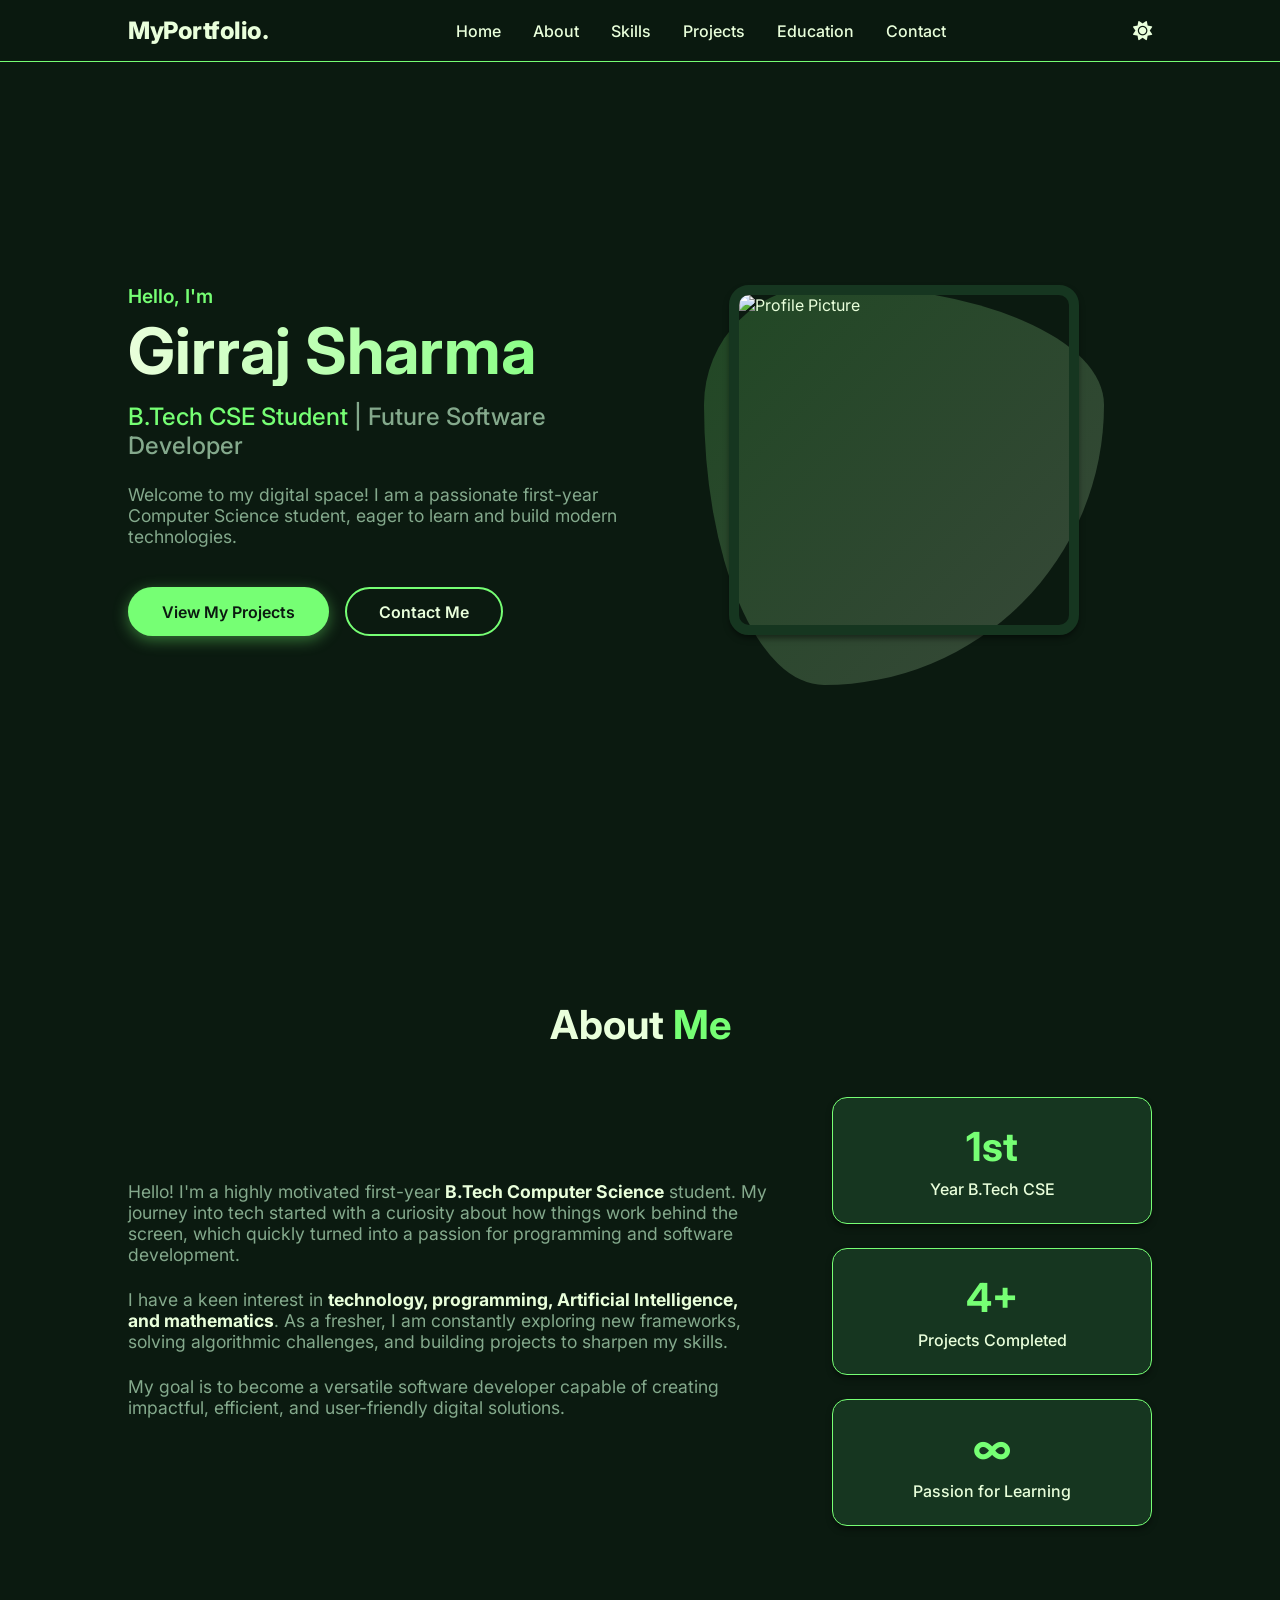
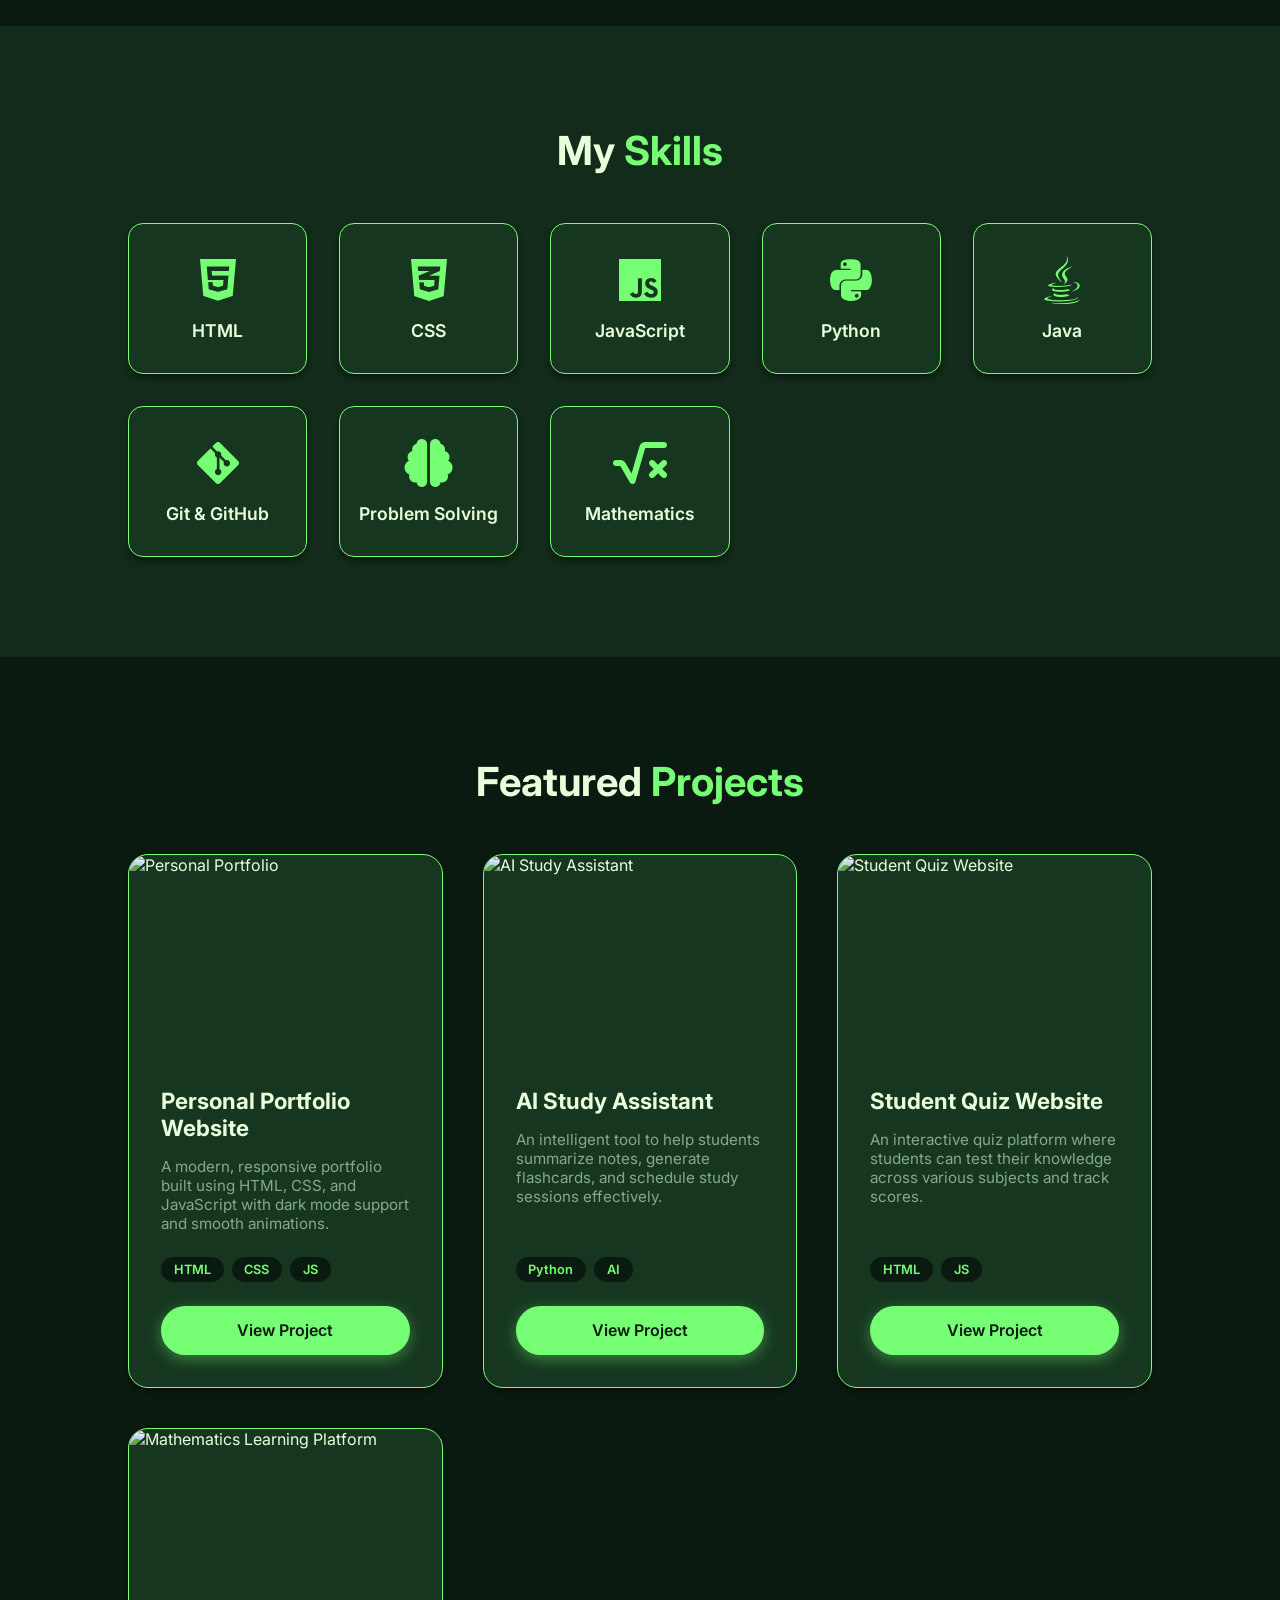
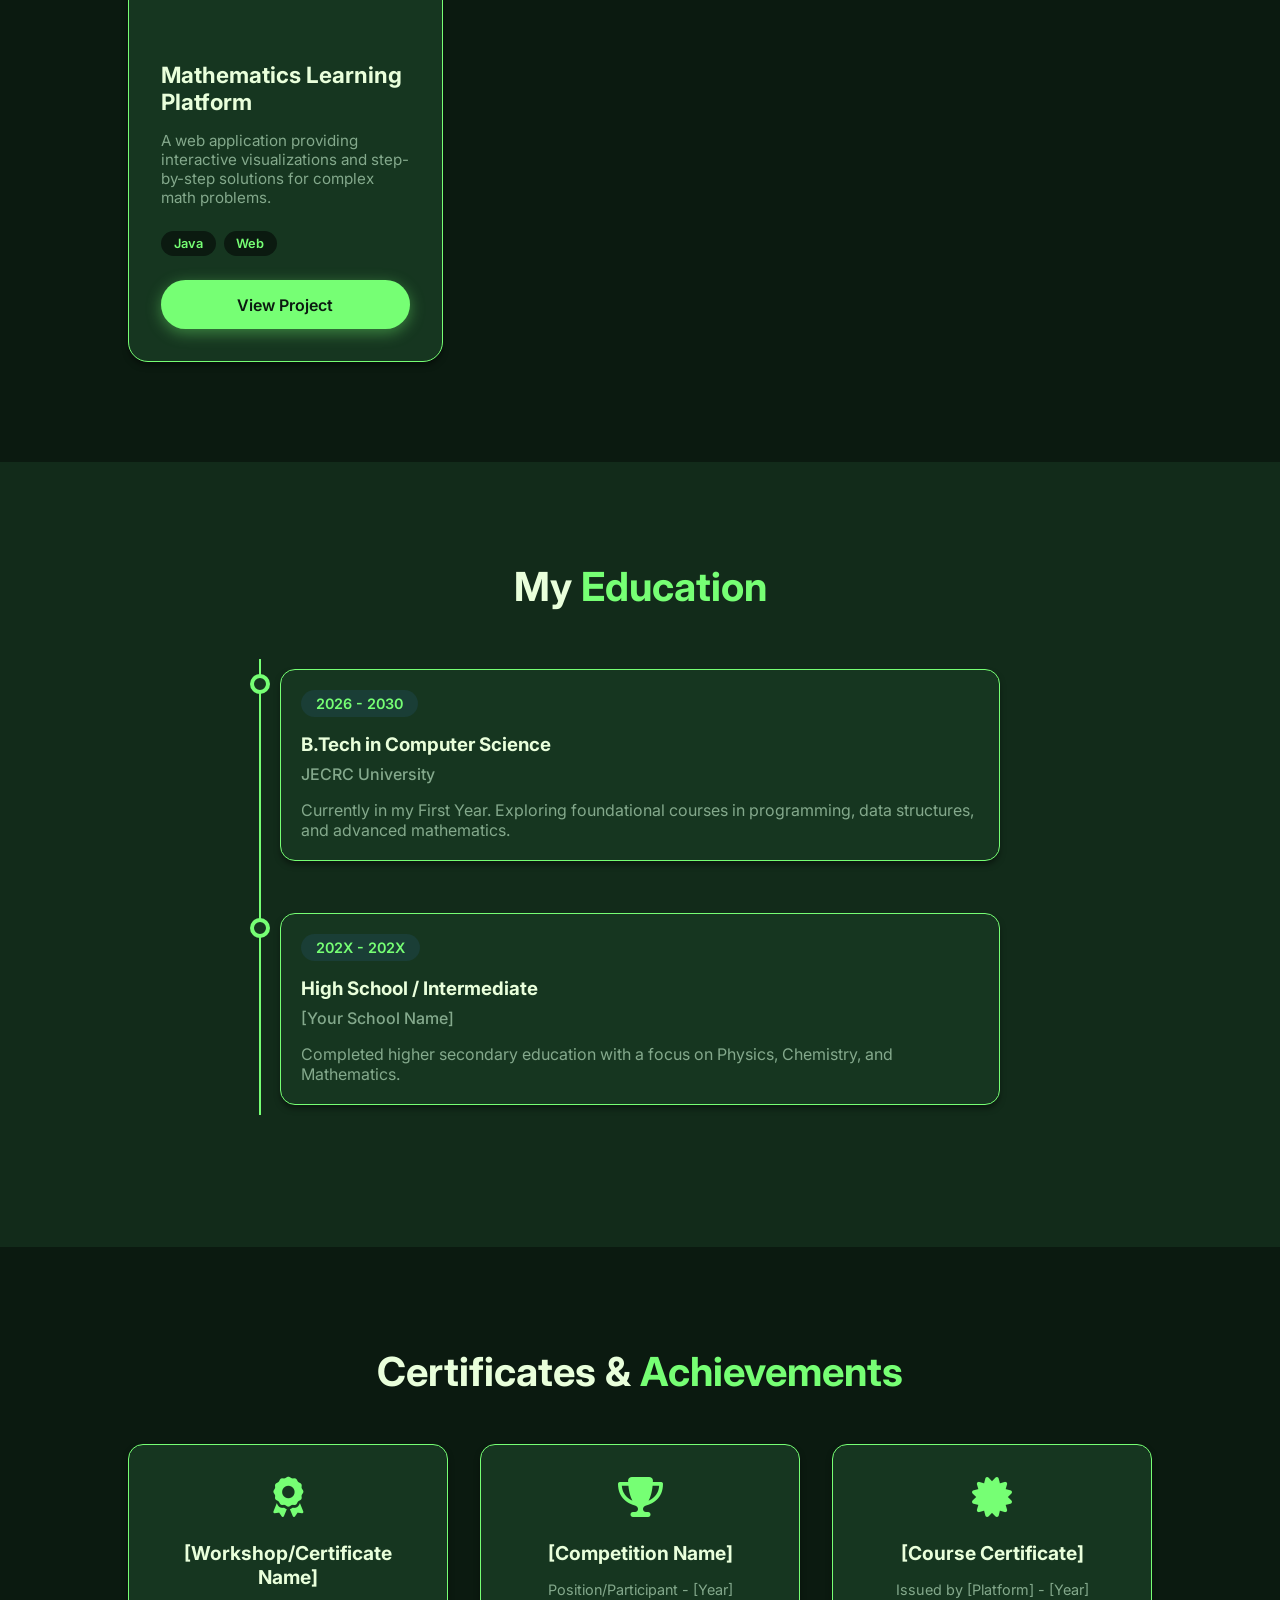
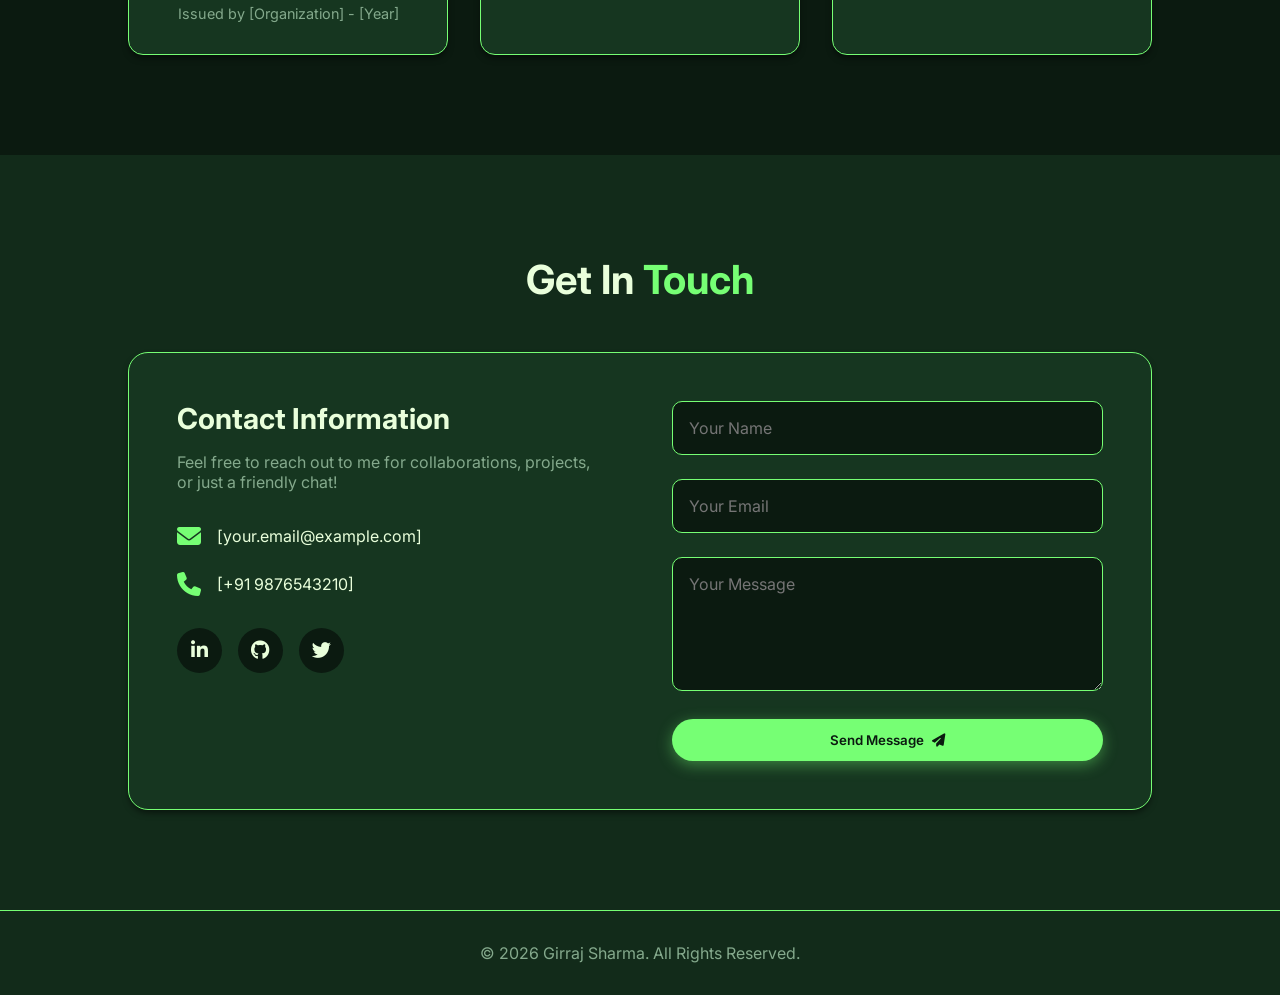
==== portfolio/index.html @ 0e86158b "first commit" ====
<!DOCTYPE html>
<html lang="en" data-theme="dark">
<head>
    <meta charset="UTF-8">
    <meta name="viewport" content="width=device-width, initial-scale=1.0">
    <title>My Personal Portfolio</title>
    <link rel="stylesheet" href="style.css">
    <!-- Font Awesome for Icons -->
    <link rel="stylesheet" href="https://cdnjs.cloudflare.com/ajax/libs/font-awesome/6.4.0/css/all.min.css">
    <!-- Google Fonts -->
    <link href="https://fonts.googleapis.com/css2?family=Inter:wght@300;400;500;600;700&display=swap" rel="stylesheet">
</head>
<body>
    <!-- Navigation Bar -->
    <nav class="navbar">
        <div class="nav-container">
            <a href="#" class="logo">MyPortfolio.</a>
            <ul class="nav-links">
                <li><a href="#home">Home</a></li>
                <li><a href="#about">About</a></li>
                <li><a href="#skills">Skills</a></li>
                <li><a href="#projects">Projects</a></li>
                <li><a href="#education">Education</a></li>
                <li><a href="#contact">Contact</a></li>
            </ul>
            <div class="nav-actions">
                <button id="theme-toggle" aria-label="Toggle Theme">
                    <i class="fas fa-sun"></i>
                </button>
                <div class="hamburger">
                    <div class="line1"></div>
                    <div class="line2"></div>
                    <div class="line3"></div>
                </div>
            </div>
        </div>
    </nav>

    <!-- Hero / Home Section -->
    <section id="home" class="hero section">
        <div class="hero-content fade-in">
            <h3 class="greeting">Hello, I'm</h3>
            <h1 class="name">Girraj Sharma</h1>
            <h2 class="title"><span class="highlight">B.Tech CSE Student</span> | Future Software Developer</h2>
            <p class="intro">
                Welcome to my digital space! I am a passionate first-year Computer Science student, eager to learn and build modern technologies.
            </p>
            <div class="hero-buttons">
                <a href="#projects" class="btn primary-btn">View My Projects</a>
                <a href="#contact" class="btn secondary-btn">Contact Me</a>
            </div>
        </div>
        <div class="hero-image-container fade-in">
            <div class="blob-bg"></div>
            <!-- Generated Profile Picture -->
            <img src="file:///C:/Users/Girraj%20sharma/.gemini/antigravity-ide/brain/3a3f1f47-3f63-466f-9668-5c796955eea0/abstract_ai_core_1789377405311.jpg" alt="Profile Picture" class="profile-img">
        </div>
    </section>

    <!-- About Section -->
    <section id="about" class="about section">
        <h2 class="section-title">About <span>Me</span></h2>
        <div class="about-container fade-in">
            <div class="about-text">
                <p>
                    Hello! I'm a highly motivated first-year <strong>B.Tech Computer Science</strong> student. My journey into tech started with a curiosity about how things work behind the screen, which quickly turned into a passion for programming and software development.
                </p>
                <p>
                    I have a keen interest in <strong>technology, programming, Artificial Intelligence, and mathematics</strong>. As a fresher, I am constantly exploring new frameworks, solving algorithmic challenges, and building projects to sharpen my skills.
                </p>
                <p>
                    My goal is to become a versatile software developer capable of creating impactful, efficient, and user-friendly digital solutions.
                </p>
            </div>
            <div class="about-stats">
                <div class="stat-box">
                    <h3>1st</h3>
                    <p>Year B.Tech CSE</p>
                </div>
                <div class="stat-box">
                    <h3>4+</h3>
                    <p>Projects Completed</p>
                </div>
                <div class="stat-box">
                    <h3>∞</h3>
                    <p>Passion for Learning</p>
                </div>
            </div>
        </div>
    </section>

    <!-- Skills Section -->
    <section id="skills" class="skills section bg-alt">
        <h2 class="section-title">My <span>Skills</span></h2>
        <div class="skills-grid">
            <div class="skill-card fade-in">
                <i class="fab fa-html5 skill-icon"></i>
                <h3>HTML</h3>
            </div>
            <div class="skill-card fade-in">
                <i class="fab fa-css3-alt skill-icon"></i>
                <h3>CSS</h3>
            </div>
            <div class="skill-card fade-in">
                <i class="fab fa-js skill-icon"></i>
                <h3>JavaScript</h3>
            </div>
            <div class="skill-card fade-in">
                <i class="fab fa-python skill-icon"></i>
                <h3>Python</h3>
            </div>
            <div class="skill-card fade-in">
                <i class="fab fa-java skill-icon"></i>
                <h3>Java</h3>
            </div>
            <div class="skill-card fade-in">
                <i class="fab fa-git-alt skill-icon"></i>
                <h3>Git & GitHub</h3>
            </div>
            <div class="skill-card fade-in">
                <i class="fas fa-brain skill-icon"></i>
                <h3>Problem Solving</h3>
            </div>
            <div class="skill-card fade-in">
                <i class="fas fa-square-root-variable skill-icon"></i>
                <h3>Mathematics</h3>
            </div>
        </div>
    </section>

    <!-- Projects Section -->
    <section id="projects" class="projects section">
        <h2 class="section-title">Featured <span>Projects</span></h2>
        <div class="projects-grid">
            
            <div class="project-card fade-in">
                <div class="project-img-wrapper">
                    <img src="https://via.placeholder.com/600x400/1e293b/3b82f6?text=Portfolio" alt="Personal Portfolio">
                </div>
                <div class="project-content">
                    <h3>Personal Portfolio Website</h3>
                    <p>A modern, responsive portfolio built using HTML, CSS, and JavaScript with dark mode support and smooth animations.</p>
                    <div class="project-tags">
                        <span>HTML</span><span>CSS</span><span>JS</span>
                    </div>
                    <a href="#" class="btn primary-btn project-btn">View Project</a>
                </div>
            </div>

            <div class="project-card fade-in">
                <div class="project-img-wrapper">
                    <img src="https://via.placeholder.com/600x400/1e293b/10b981?text=AI+Study+Assistant" alt="AI Study Assistant">
                </div>
                <div class="project-content">
                    <h3>AI Study Assistant</h3>
                    <p>An intelligent tool to help students summarize notes, generate flashcards, and schedule study sessions effectively.</p>
                    <div class="project-tags">
                        <span>Python</span><span>AI</span>
                    </div>
                    <a href="#" class="btn primary-btn project-btn">View Project</a>
                </div>
            </div>

            <div class="project-card fade-in">
                <div class="project-img-wrapper">
                    <img src="https://via.placeholder.com/600x400/1e293b/f59e0b?text=Quiz+App" alt="Student Quiz Website">
                </div>
                <div class="project-content">
                    <h3>Student Quiz Website</h3>
                    <p>An interactive quiz platform where students can test their knowledge across various subjects and track scores.</p>
                    <div class="project-tags">
                        <span>HTML</span><span>JS</span>
                    </div>
                    <a href="#" class="btn primary-btn project-btn">View Project</a>
                </div>
            </div>

            <div class="project-card fade-in">
                <div class="project-img-wrapper">
                    <img src="https://via.placeholder.com/600x400/1e293b/8b5cf6?text=Math+Platform" alt="Mathematics Learning Platform">
                </div>
                <div class="project-content">
                    <h3>Mathematics Learning Platform</h3>
                    <p>A web application providing interactive visualizations and step-by-step solutions for complex math problems.</p>
                    <div class="project-tags">
                        <span>Java</span><span>Web</span>
                    </div>
                    <a href="#" class="btn primary-btn project-btn">View Project</a>
                </div>
            </div>

        </div>
    </section>

    <!-- Education Section -->
    <section id="education" class="education section bg-alt">
        <h2 class="section-title">My <span>Education</span></h2>
        <div class="timeline fade-in">
            <div class="timeline-item">
                <div class="timeline-dot"></div>
                <div class="timeline-content">
                    <div class="timeline-date">2026 - 2030</div>
                    <h3>B.Tech in Computer Science</h3>
                    <h4>JECRC University</h4>
                    <p>Currently in my First Year. Exploring foundational courses in programming, data structures, and advanced mathematics.</p>
                </div>
            </div>
            <!-- Add more timeline items if needed -->
            <div class="timeline-item">
                <div class="timeline-dot"></div>
                <div class="timeline-content">
                    <div class="timeline-date">202X - 202X</div>
                    <h3>High School / Intermediate</h3>
                    <h4>[Your School Name]</h4>
                    <p>Completed higher secondary education with a focus on Physics, Chemistry, and Mathematics.</p>
                </div>
            </div>
        </div>
    </section>

    <!-- Certificates & Achievements Section -->
    <section id="certificates" class="certificates section">
        <h2 class="section-title">Certificates & <span>Achievements</span></h2>
        <div class="cert-grid">
            <div class="cert-card fade-in">
                <i class="fas fa-award cert-icon"></i>
                <h3>[Workshop/Certificate Name]</h3>
                <p>Issued by [Organization] - [Year]</p>
            </div>
            <div class="cert-card fade-in">
                <i class="fas fa-trophy cert-icon"></i>
                <h3>[Competition Name]</h3>
                <p>Position/Participant - [Year]</p>
            </div>
            <div class="cert-card fade-in">
                <i class="fas fa-certificate cert-icon"></i>
                <h3>[Course Certificate]</h3>
                <p>Issued by [Platform] - [Year]</p>
            </div>
        </div>
    </section>

    <!-- Contact Section -->
    <section id="contact" class="contact section bg-alt">
        <h2 class="section-title">Get In <span>Touch</span></h2>
        <div class="contact-container">
            <div class="contact-info fade-in">
                <h3>Contact Information</h3>
                <p>Feel free to reach out to me for collaborations, projects, or just a friendly chat!</p>
                <div class="info-item">
                    <i class="fas fa-envelope"></i>
                    <span>[your.email@example.com]</span>
                </div>
                <div class="info-item">
                    <i class="fas fa-phone"></i>
                    <span>[+91 9876543210]</span>
                </div>
                <div class="social-links">
                    <a href="#" aria-label="LinkedIn"><i class="fab fa-linkedin-in"></i></a>
                    <a href="#" aria-label="GitHub"><i class="fab fa-github"></i></a>
                    <a href="#" aria-label="Twitter"><i class="fab fa-twitter"></i></a>
                </div>
            </div>
            
            <div class="contact-form-container fade-in">
                <form id="contact-form" class="contact-form">
                    <div class="form-group">
                        <input type="text" id="name" placeholder="Your Name" required>
                    </div>
                    <div class="form-group">
                        <input type="email" id="email" placeholder="Your Email" required>
                    </div>
                    <div class="form-group">
                        <textarea id="message" rows="5" placeholder="Your Message" required></textarea>
                    </div>
                    <button type="submit" class="btn primary-btn submit-btn">Send Message <i class="fas fa-paper-plane"></i></button>
                </form>
            </div>
        </div>
    </section>

    <!-- Footer -->
    <footer>
        <p>&copy; 2026 Girraj Sharma. All Rights Reserved.</p>
    </footer>

    <script src="script.js"></script>
</body>
</html>
---- portfolio/style.css ----
/* Google Fonts */
@import url('https://fonts.googleapis.com/css2?family=Inter:wght@300;400;500;600;700;800&display=swap');

/* --- Theme Variables --- */
:root[data-theme="dark"] {
    --bg-color: #0b1a10;
    --bg-alt: #122b1a;
    --text-color: #e9ffdb;
    --text-muted: #84a98c;
    --primary-color: #76ff74;
    --primary-hover: #4ade80;
    --card-bg: #163620;
    --border-color: #76ff74;
    --nav-bg: rgba(11, 26, 16, 0.85);
    --shadow: 0 4px 6px -1px rgba(0, 0, 0, 0.5);
    --shadow-hover: 0 10px 15px -3px rgba(118, 255, 116, 0.3);
    --btn-text: #0b1a10;
}

:root[data-theme="light"] {
    --bg-color: #ffffff;
    --bg-alt: #e9ffdb;
    --text-color: #0b1a10;
    --text-muted: #2d6a4f;
    --primary-color: #76ff74;
    --primary-hover: #4ade80;
    --card-bg: #ffffff;
    --border-color: #bbf7d0;
    --nav-bg: rgba(255, 255, 255, 0.85);
    --shadow: 0 4px 6px -1px rgba(118, 255, 116, 0.2);
    --shadow-hover: 0 10px 15px -3px rgba(118, 255, 116, 0.4);
    --btn-text: #0b1a10;
}

/* --- Base Styles --- */
* {
    margin: 0;
    padding: 0;
    box-sizing: border-box;
    font-family: 'Inter', sans-serif;
}

html {
    scroll-behavior: smooth;
    scroll-padding-top: 80px;
}

body {
    background-color: var(--bg-color);
    color: var(--text-color);
    transition: background-color 0.3s ease, color 0.3s ease;
    overflow-x: hidden;
}

ul {
    list-style: none;
}

a {
    text-decoration: none;
    color: inherit;
}

/* Typography */
h1, h2, h3, h4, h5, h6 {
    font-weight: 700;
}

.highlight {
    color: var(--primary-color);
}

.section-title {
    text-align: center;
    font-size: 2.5rem;
    margin-bottom: 3rem;
    position: relative;
}

.section-title span {
    color: var(--primary-color);
}

.section {
    padding: 100px 10%;
}

.bg-alt {
    background-color: var(--bg-alt);
}

/* --- Buttons --- */
.btn {
    display: inline-block;
    padding: 0.8rem 2rem;
    border-radius: 50px;
    font-weight: 600;
    cursor: pointer;
    transition: all 0.3s ease;
    border: 2px solid transparent;
}

.primary-btn {
    background-color: var(--primary-color);
    color: var(--btn-text);
    box-shadow: 0 4px 15px rgba(118, 255, 116, 0.4);
}

.primary-btn:hover {
    background-color: var(--primary-hover);
    transform: translateY(-3px);
    box-shadow: 0 6px 20px rgba(118, 255, 116, 0.6);
}

.secondary-btn {
    background-color: transparent;
    color: var(--text-color);
    border: 2px solid var(--primary-color);
}

.secondary-btn:hover {
    background-color: var(--primary-color);
    color: var(--btn-text);
    transform: translateY(-3px);
}

/* --- Navbar --- */
.navbar {
    position: fixed;
    top: 0;
    width: 100%;
    z-index: 1000;
    background-color: var(--nav-bg);
    backdrop-filter: blur(10px);
    -webkit-backdrop-filter: blur(10px);
    border-bottom: 1px solid var(--border-color);
    transition: background-color 0.3s ease;
}

.nav-container {
    display: flex;
    justify-content: space-between;
    align-items: center;
    padding: 1rem 10%;
    max-width: 1400px;
    margin: 0 auto;
}

.logo {
    font-size: 1.5rem;
    font-weight: 800;
    color: var(--text-color);
    letter-spacing: -0.5px;
}

.nav-links {
    display: flex;
    gap: 2rem;
}

.nav-links li a {
    font-weight: 500;
    font-size: 1rem;
    position: relative;
    transition: color 0.3s;
}

.nav-links li a:hover {
    color: var(--primary-color);
}

.nav-links li a::after {
    content: '';
    position: absolute;
    bottom: -5px;
    left: 0;
    width: 0;
    height: 2px;
    background-color: var(--primary-color);
    transition: width 0.3s ease;
}

.nav-links li a:hover::after {
    width: 100%;
}

.nav-actions {
    display: flex;
    align-items: center;
    gap: 1.5rem;
}

#theme-toggle {
    background: none;
    border: none;
    color: var(--text-color);
    font-size: 1.2rem;
    cursor: pointer;
    transition: color 0.3s;
}

#theme-toggle:hover {
    color: var(--primary-color);
}

/* Hamburger */
.hamburger {
    display: none;
    cursor: pointer;
}

.hamburger div {
    width: 25px;
    height: 3px;
    background-color: var(--text-color);
    margin: 5px;
    transition: all 0.3s ease;
}

/* --- Hero Section --- */
.hero {
    display: flex;
    align-items: center;
    justify-content: space-between;
    min-height: 100vh;
    padding-top: 120px;
    gap: 2rem;
}

.hero-content {
    flex: 1;
}

.hero-content .greeting {
    font-size: 1.2rem;
    color: var(--primary-color);
    margin-bottom: 0.5rem;
    font-weight: 600;
}

.hero-content .name {
    font-size: 4rem;
    line-height: 1.1;
    margin-bottom: 1rem;
    background: linear-gradient(90deg, var(--text-color), var(--primary-color));
    -webkit-background-clip: text;
    -webkit-text-fill-color: transparent;
}

.hero-content .title {
    font-size: 1.5rem;
    margin-bottom: 1.5rem;
    color: var(--text-muted);
    font-weight: 500;
}

.hero-content .intro {
    font-size: 1.1rem;
    color: var(--text-muted);
    margin-bottom: 2.5rem;
    max-width: 500px;
}

.hero-buttons {
    display: flex;
    gap: 1rem;
}

.hero-image-container {
    flex: 1;
    display: flex;
    justify-content: center;
    position: relative;
}

.blob-bg {
    position: absolute;
    width: 400px;
    height: 400px;
    background: linear-gradient(135deg, var(--primary-color), #e9ffdb);
    border-radius: 30% 70% 70% 30% / 30% 30% 70% 70%;
    z-index: -1;
    animation: blobMorph 8s infinite alternate;
    opacity: 0.2;
}

@keyframes blobMorph {
    0% { border-radius: 30% 70% 70% 30% / 30% 30% 70% 70%; }
    50% { border-radius: 70% 30% 30% 70% / 70% 70% 30% 30%; }
    100% { border-radius: 50% 50% 50% 50% / 50% 50% 50% 50%; }
}

.profile-img {
    width: 350px;
    height: 350px;
    object-fit: cover;
    border-radius: 20px;
    box-shadow: var(--shadow);
    border: 10px solid var(--card-bg);
}

/* --- About Section --- */
.about-container {
    display: flex;
    gap: 4rem;
    align-items: center;
}

.about-text {
    flex: 2;
    color: var(--text-muted);
}

.about-text p {
    margin-bottom: 1.5rem;
    font-size: 1.1rem;
}

.about-text strong {
    color: var(--text-color);
}

.about-stats {
    flex: 1;
    display: grid;
    grid-template-columns: 1fr;
    gap: 1.5rem;
}

.stat-box {
    background-color: var(--card-bg);
    padding: 1.5rem;
    border-radius: 15px;
    text-align: center;
    box-shadow: var(--shadow);
    border: 1px solid var(--border-color);
    transition: transform 0.3s;
}

.stat-box:hover {
    transform: translateY(-5px);
}

.stat-box h3 {
    font-size: 2.5rem;
    color: var(--primary-color);
    margin-bottom: 0.5rem;
}

.stat-box p {
    font-weight: 500;
}

/* --- Skills Section --- */
.skills-grid {
    display: grid;
    grid-template-columns: repeat(auto-fit, minmax(150px, 1fr));
    gap: 2rem;
}

.skill-card {
    background-color: var(--card-bg);
    border: 1px solid var(--border-color);
    border-radius: 15px;
    padding: 2rem 1rem;
    text-align: center;
    box-shadow: var(--shadow);
    transition: all 0.3s ease;
    cursor: default;
}

.skill-card:hover {
    transform: translateY(-10px);
    box-shadow: var(--shadow-hover);
    border-color: var(--primary-color);
}

.skill-icon {
    font-size: 3rem;
    color: var(--primary-color);
    margin-bottom: 1rem;
    transition: transform 0.3s ease;
}

.skill-card:hover .skill-icon {
    transform: scale(1.1);
}

.skill-card h3 {
    font-size: 1.1rem;
    font-weight: 600;
}

/* --- Projects Section --- */
.projects-grid {
    display: grid;
    grid-template-columns: repeat(auto-fit, minmax(300px, 1fr));
    gap: 2.5rem;
}

.project-card {
    background-color: var(--card-bg);
    border-radius: 20px;
    overflow: hidden;
    box-shadow: var(--shadow);
    border: 1px solid var(--border-color);
    transition: transform 0.3s ease, box-shadow 0.3s ease;
    display: flex;
    flex-direction: column;
}

.project-card:hover {
    transform: translateY(-10px);
    box-shadow: var(--shadow-hover);
}

.project-img-wrapper {
    width: 100%;
    height: 200px;
    overflow: hidden;
}

.project-img-wrapper img {
    width: 100%;
    height: 100%;
    object-fit: cover;
    transition: transform 0.5s ease;
}

.project-card:hover .project-img-wrapper img {
    transform: scale(1.05);
}

.project-content {
    padding: 2rem;
    display: flex;
    flex-direction: column;
    flex-grow: 1;
}

.project-content h3 {
    font-size: 1.4rem;
    margin-bottom: 1rem;
}

.project-content p {
    color: var(--text-muted);
    margin-bottom: 1.5rem;
    font-size: 0.95rem;
    flex-grow: 1;
}

.project-tags {
    display: flex;
    flex-wrap: wrap;
    gap: 0.5rem;
    margin-bottom: 1.5rem;
}

.project-tags span {
    background-color: var(--bg-color);
    color: var(--primary-color);
    padding: 0.3rem 0.8rem;
    border-radius: 20px;
    font-size: 0.8rem;
    font-weight: 600;
}

.project-btn {
    text-align: center;
    width: 100%;
}

/* --- Education Section (Timeline) --- */
.timeline {
    position: relative;
    max-width: 800px;
    margin: 0 auto;
}

.timeline::after {
    content: '';
    position: absolute;
    width: 2px;
    background-color: var(--primary-color);
    top: 0;
    bottom: 0;
    left: 20px;
    margin-left: -1px;
}

.timeline-item {
    padding: 10px 40px;
    position: relative;
    background-color: inherit;
    width: 100%;
    margin-bottom: 2rem;
}

.timeline-dot {
    position: absolute;
    width: 20px;
    height: 20px;
    right: -10px;
    background-color: var(--card-bg);
    border: 4px solid var(--primary-color);
    top: 15px;
    border-radius: 50%;
    z-index: 1;
    left: 10px;
}

.timeline-content {
    padding: 20px;
    background-color: var(--card-bg);
    position: relative;
    border-radius: 15px;
    box-shadow: var(--shadow);
    border: 1px solid var(--border-color);
}

.timeline-date {
    display: inline-block;
    padding: 5px 15px;
    background-color: rgba(59, 130, 246, 0.1);
    color: var(--primary-color);
    border-radius: 20px;
    font-weight: 600;
    font-size: 0.9rem;
    margin-bottom: 1rem;
}

.timeline-content h3 {
    margin-bottom: 0.5rem;
}

.timeline-content h4 {
    color: var(--text-muted);
    margin-bottom: 1rem;
    font-weight: 500;
}

.timeline-content p {
    color: var(--text-muted);
}

/* --- Certificates & Achievements --- */
.cert-grid {
    display: grid;
    grid-template-columns: repeat(auto-fit, minmax(250px, 1fr));
    gap: 2rem;
}

.cert-card {
    background-color: var(--card-bg);
    padding: 2rem;
    border-radius: 15px;
    text-align: center;
    border: 1px solid var(--border-color);
    box-shadow: var(--shadow);
    transition: transform 0.3s;
}

.cert-card:hover {
    transform: translateY(-5px);
    border-color: var(--primary-color);
}

.cert-icon {
    font-size: 2.5rem;
    color: var(--primary-color);
    margin-bottom: 1.5rem;
}

.cert-card h3 {
    font-size: 1.2rem;
    margin-bottom: 1rem;
}

.cert-card p {
    color: var(--text-muted);
    font-size: 0.9rem;
}

/* --- Contact Section --- */
.contact-container {
    display: flex;
    gap: 4rem;
    background-color: var(--card-bg);
    padding: 3rem;
    border-radius: 20px;
    box-shadow: var(--shadow);
    border: 1px solid var(--border-color);
}

.contact-info {
    flex: 1;
}

.contact-info h3 {
    font-size: 1.8rem;
    margin-bottom: 1rem;
}

.contact-info > p {
    color: var(--text-muted);
    margin-bottom: 2rem;
}

.info-item {
    display: flex;
    align-items: center;
    gap: 1rem;
    margin-bottom: 1.5rem;
}

.info-item i {
    font-size: 1.5rem;
    color: var(--primary-color);
}

.social-links {
    display: flex;
    gap: 1rem;
    margin-top: 2rem;
}

.social-links a {
    display: inline-flex;
    justify-content: center;
    align-items: center;
    width: 45px;
    height: 45px;
    background-color: var(--bg-color);
    color: var(--text-color);
    border-radius: 50%;
    font-size: 1.2rem;
    transition: all 0.3s;
}

.social-links a:hover {
    background-color: var(--primary-color);
    color: #fff;
    transform: translateY(-3px);
}

.contact-form-container {
    flex: 1;
}

.contact-form .form-group {
    margin-bottom: 1.5rem;
}

.contact-form input,
.contact-form textarea {
    width: 100%;
    padding: 1rem;
    background-color: var(--bg-color);
    border: 1px solid var(--border-color);
    border-radius: 10px;
    color: var(--text-color);
    font-size: 1rem;
    outline: none;
    transition: border-color 0.3s;
}

.contact-form input:focus,
.contact-form textarea:focus {
    border-color: var(--primary-color);
}

.submit-btn {
    width: 100%;
    display: flex;
    justify-content: center;
    align-items: center;
    gap: 0.5rem;
    border: none;
}

/* --- Footer --- */
footer {
    text-align: center;
    padding: 2rem;
    background-color: var(--bg-alt);
    border-top: 1px solid var(--border-color);
    color: var(--text-muted);
}

/* --- Animations & Utilities --- */
.fade-in {
    opacity: 0;
    transform: translateY(30px);
    transition: opacity 0.8s ease, transform 0.8s ease;
}

.fade-in.appear {
    opacity: 1;
    transform: translateY(0);
}

/* --- Responsive Design --- */
@media screen and (max-width: 992px) {
    .section {
        padding: 80px 5%;
    }
    
    .hero {
        flex-direction: column-reverse;
        text-align: center;
        padding-top: 150px;
    }
    
    .hero-content .intro {
        margin: 0 auto 2.5rem;
    }
    
    .hero-buttons {
        justify-content: center;
    }
    
    .about-container {
        flex-direction: column;
    }
    
    .contact-container {
        flex-direction: column;
    }
}

@media screen and (max-width: 768px) {
    .nav-links {
        position: absolute;
        right: 0px;
        height: 100vh;
        top: 70px;
        background-color: var(--nav-bg);
        backdrop-filter: blur(10px);
        -webkit-backdrop-filter: blur(10px);
        display: flex;
        flex-direction: column;
        align-items: center;
        width: 100%;
        transform: translateX(100%);
        transition: transform 0.5s ease-in;
        padding-top: 2rem;
    }

    .nav-links.nav-active {
        transform: translateX(0%);
    }

    .nav-links li {
        margin: 1.5rem 0;
    }

    .hamburger {
        display: block;
    }

    .hero-content .name {
        font-size: 3rem;
    }
    
    .hero-content .title {
        font-size: 1.2rem;
    }

    .profile-img {
        width: 280px;
        height: 280px;
    }
}
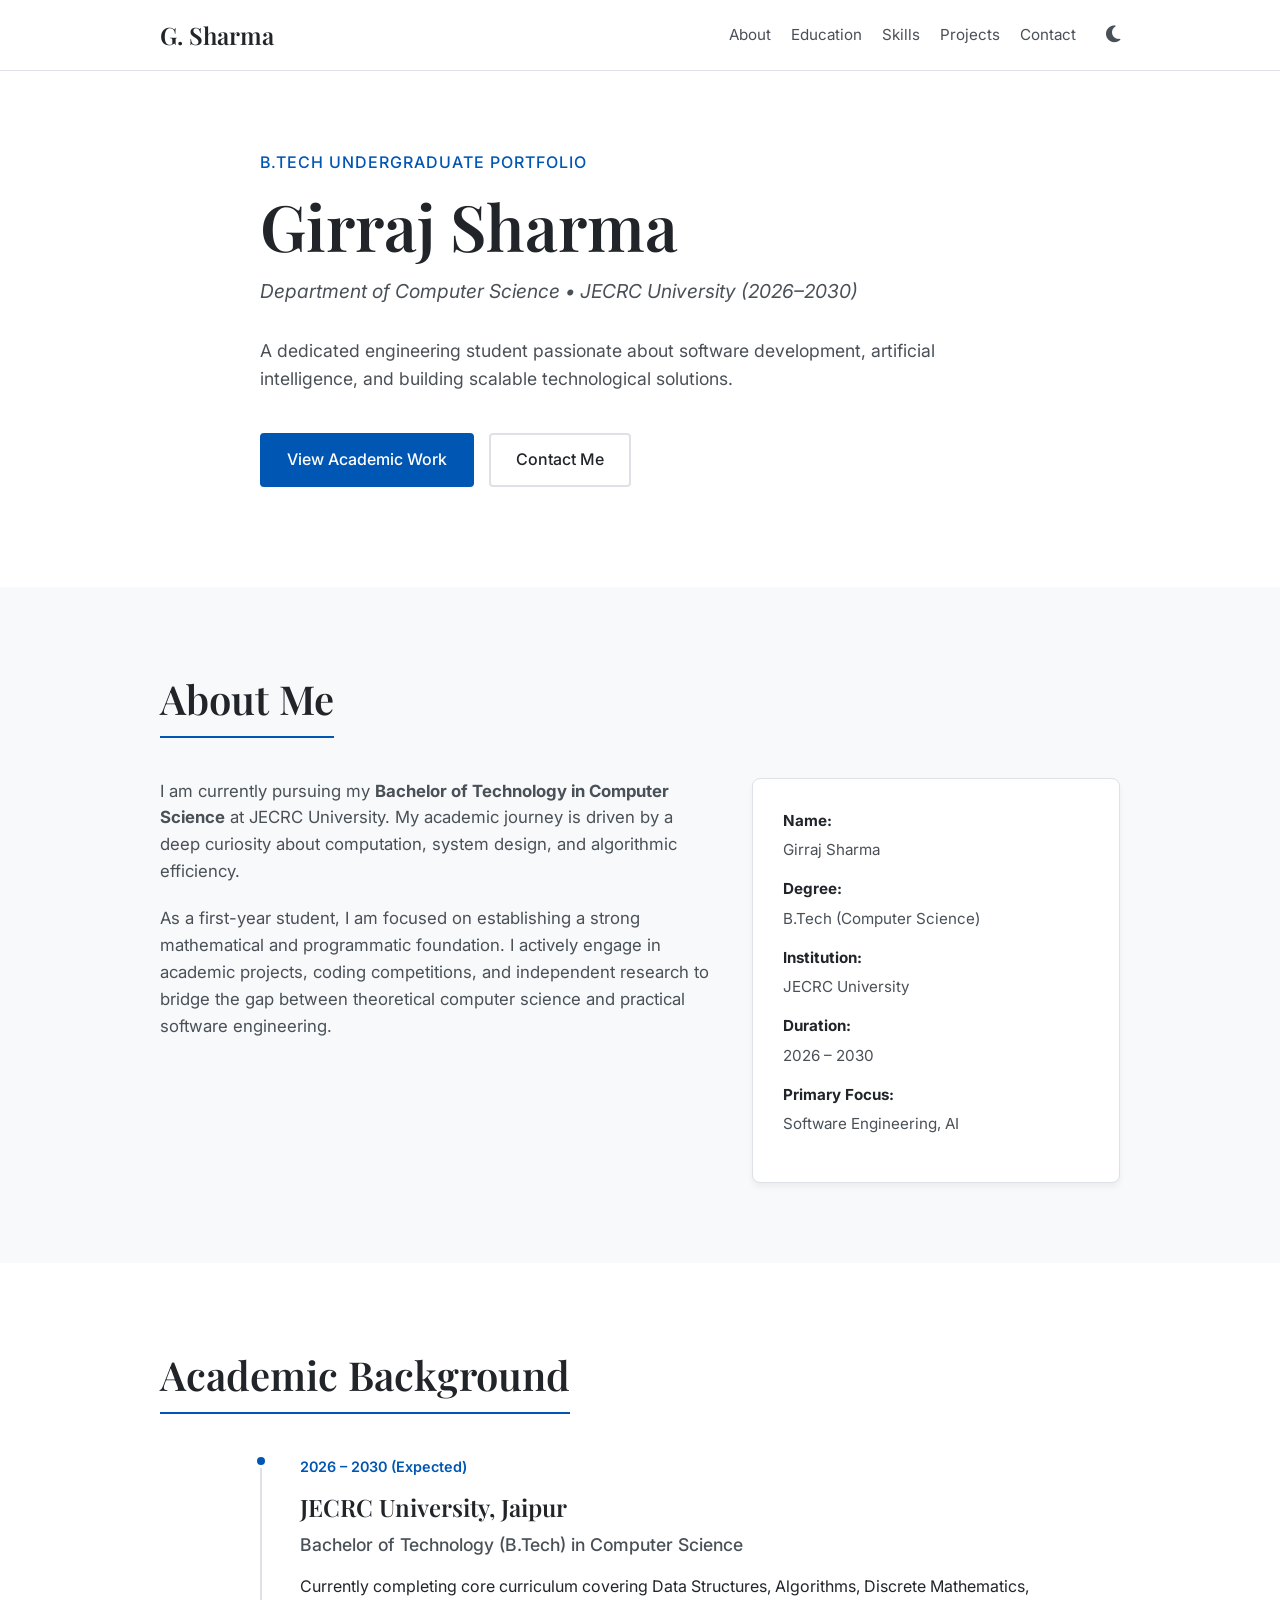
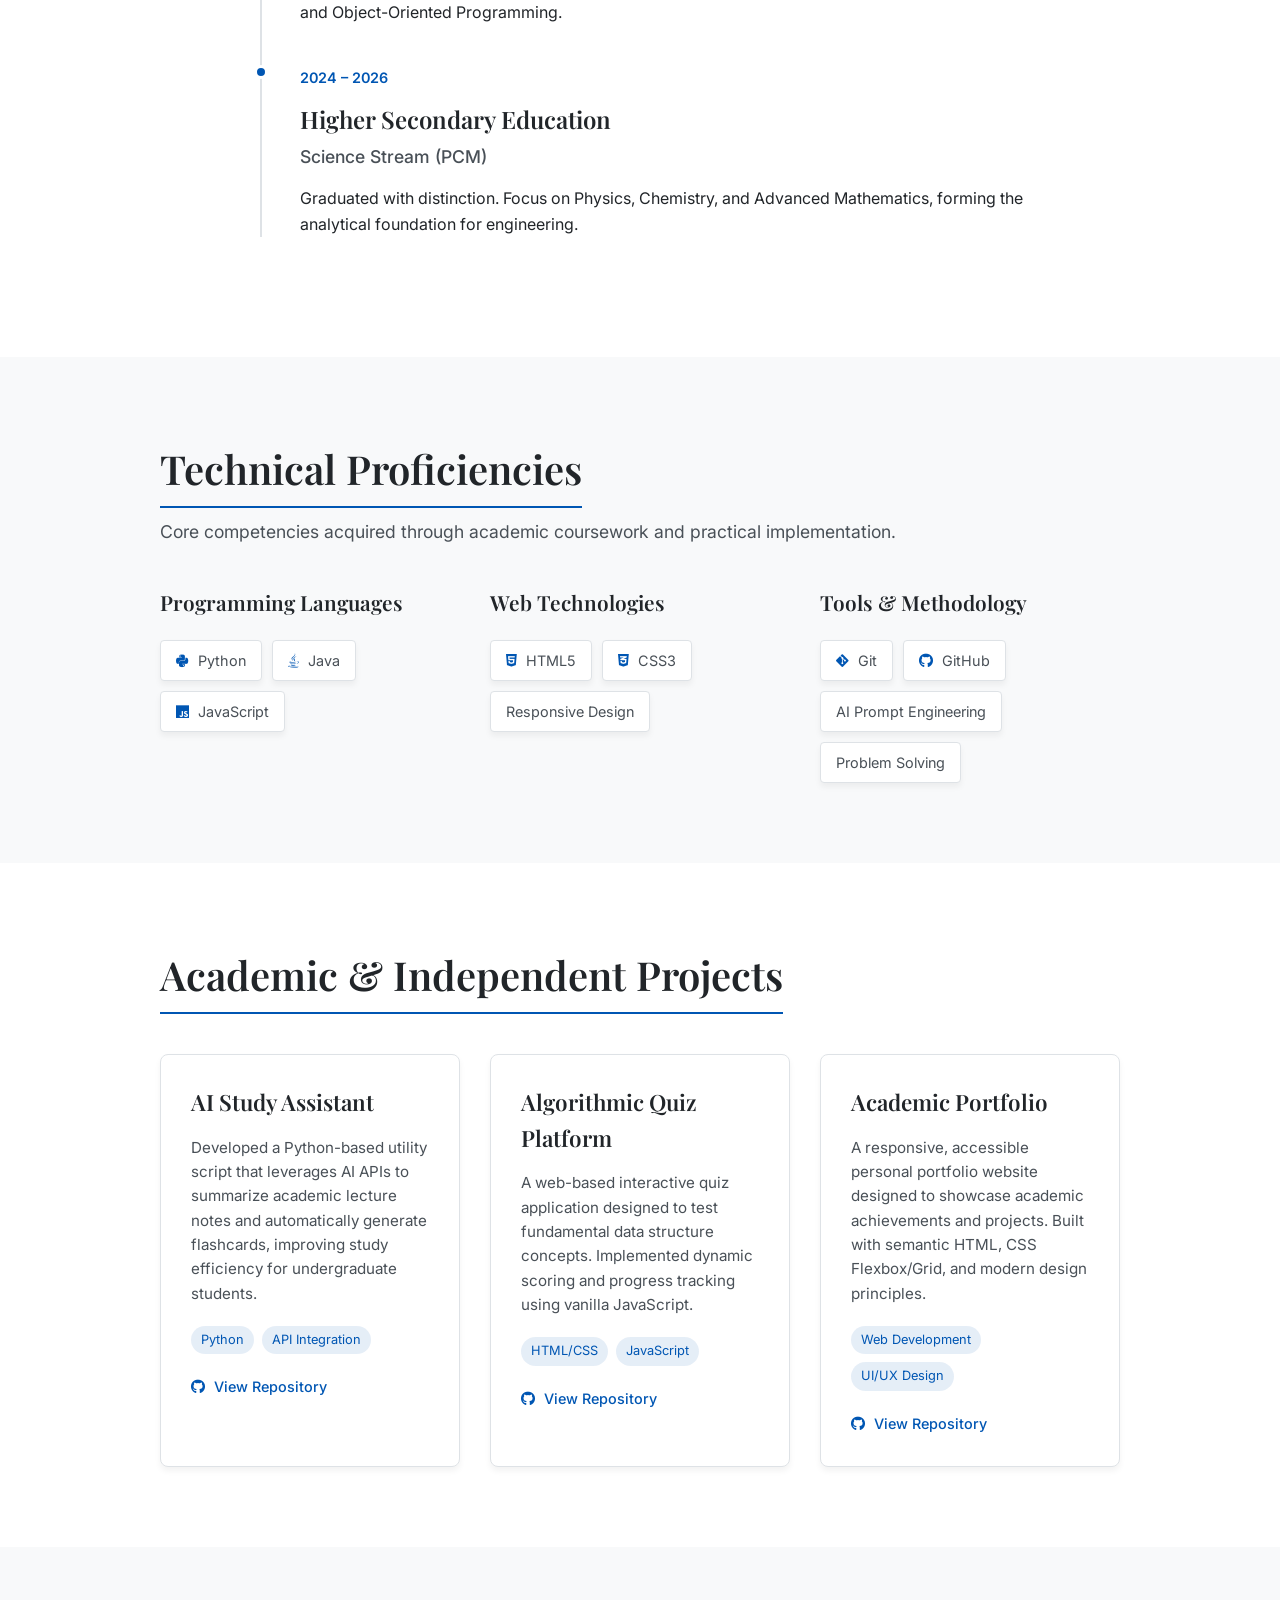
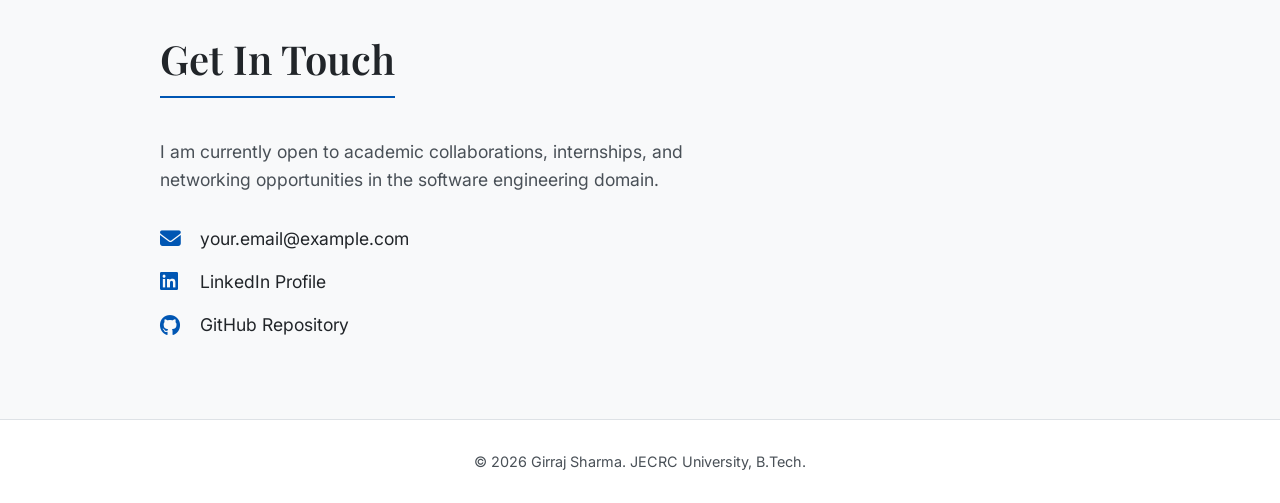
==== commit 7531a585: "first commit" ====
--- a/portfolio/index.html
+++ b/portfolio/index.html
@@ -1,287 +1,238 @@
 <!DOCTYPE html>
-<html lang="en" data-theme="dark">
+<html lang="en" data-theme="light">
 <head>
     <meta charset="UTF-8">
     <meta name="viewport" content="width=device-width, initial-scale=1.0">
-    <title>My Personal Portfolio</title>
+    <title>Girraj Sharma | Academic Portfolio</title>
     <link rel="stylesheet" href="style.css">
     <!-- Font Awesome for Icons -->
     <link rel="stylesheet" href="https://cdnjs.cloudflare.com/ajax/libs/font-awesome/6.4.0/css/all.min.css">
-    <!-- Google Fonts -->
-    <link href="https://fonts.googleapis.com/css2?family=Inter:wght@300;400;500;600;700&display=swap" rel="stylesheet">
+    <!-- Google Fonts: Playfair Display for headings (serif), Inter for body (sans-serif) -->
+    <link href="https://fonts.googleapis.com/css2?family=Inter:wght@300;400;500;600&family=Playfair+Display:ital,wght@0,400;0,600;0,700;1,400&display=swap" rel="stylesheet">
 </head>
 <body>
-    <!-- Navigation Bar -->
-    <nav class="navbar">
-        <div class="nav-container">
-            <a href="#" class="logo">MyPortfolio.</a>
-            <ul class="nav-links">
-                <li><a href="#home">Home</a></li>
-                <li><a href="#about">About</a></li>
-                <li><a href="#skills">Skills</a></li>
-                <li><a href="#projects">Projects</a></li>
-                <li><a href="#education">Education</a></li>
-                <li><a href="#contact">Contact</a></li>
-            </ul>
-            <div class="nav-actions">
-                <button id="theme-toggle" aria-label="Toggle Theme">
-                    <i class="fas fa-sun"></i>
+
+    <!-- Header & Navigation -->
+    <header class="header">
+        <div class="container nav-container">
+            <a href="#hero" class="logo">G. Sharma</a>
+            <nav class="nav-links">
+                <a href="#about">About</a>
+                <a href="#education">Education</a>
+                <a href="#skills">Skills</a>
+                <a href="#projects">Projects</a>
+                <a href="#contact">Contact</a>
+                <button id="theme-toggle" class="theme-toggle" aria-label="Toggle Theme">
+                    <i class="fas fa-moon"></i>
                 </button>
-                <div class="hamburger">
-                    <div class="line1"></div>
-                    <div class="line2"></div>
-                    <div class="line3"></div>
-                </div>
-            </div>
+            </nav>
         </div>
-    </nav>
-
-    <!-- Hero / Home Section -->
-    <section id="home" class="hero section">
-        <div class="hero-content fade-in">
-            <h3 class="greeting">Hello, I'm</h3>
-            <h1 class="name">Girraj Sharma</h1>
-            <h2 class="title"><span class="highlight">B.Tech CSE Student</span> | Future Software Developer</h2>
-            <p class="intro">
-                Welcome to my digital space! I am a passionate first-year Computer Science student, eager to learn and build modern technologies.
-            </p>
-            <div class="hero-buttons">
-                <a href="#projects" class="btn primary-btn">View My Projects</a>
-                <a href="#contact" class="btn secondary-btn">Contact Me</a>
-            </div>
+    </header>
+
+    <main>
+        <!-- Hero Section -->
+        <section id="hero" class="hero section fade-in-section">
+            <div class="container hero-content">
+                <div class="hero-text">
+                    <p class="subtitle">B.Tech Undergraduate Portfolio</p>
+                    <h1 class="title">Girraj Sharma</h1>
+                    <p class="affiliation">Department of Computer Science • JECRC University (2026–2030)</p>
+                    <p class="summary">
+                        A dedicated engineering student passionate about software development, artificial intelligence, and building scalable technological solutions.
+                    </p>
+                    <div class="hero-actions">
+                        <a href="#projects" class="btn btn-primary">View Academic Work</a>
+                        <a href="mailto:your.email@example.com" class="btn btn-outline">Contact Me</a>
+                    </div>
+                </div>
+            </div>
+        </section>
+
+        <!-- About Section -->
+        <section id="about" class="about section bg-alt fade-in-section">
+            <div class="container">
+                <h2 class="section-title">About Me</h2>
+                <div class="content-grid">
+                    <div class="text-content">
+                        <p>
+                            I am currently pursuing my <strong>Bachelor of Technology in Computer Science</strong> at JECRC University. My academic journey is driven by a deep curiosity about computation, system design, and algorithmic efficiency.
+                        </p>
+                        <p>
+                            As a first-year student, I am focused on establishing a strong mathematical and programmatic foundation. I actively engage in academic projects, coding competitions, and independent research to bridge the gap between theoretical computer science and practical software engineering.
+                        </p>
+                    </div>
+                    <div class="info-list">
+                        <ul>
+                            <li><strong>Name:</strong> Girraj Sharma</li>
+                            <li><strong>Degree:</strong> B.Tech (Computer Science)</li>
+                            <li><strong>Institution:</strong> JECRC University</li>
+                            <li><strong>Duration:</strong> 2026 – 2030</li>
+                            <li><strong>Primary Focus:</strong> Software Engineering, AI</li>
+                        </ul>
+                    </div>
+                </div>
+            </div>
+        </section>
+
+        <!-- Education Section -->
+        <section id="education" class="education section fade-in-section">
+            <div class="container">
+                <h2 class="section-title">Academic Background</h2>
+                <div class="timeline">
+                    <!-- University -->
+                    <div class="timeline-item">
+                        <div class="timeline-marker"></div>
+                        <div class="timeline-content">
+                            <span class="timeline-date">2026 – 2030 (Expected)</span>
+                            <h3 class="institution">JECRC University, Jaipur</h3>
+                            <h4 class="degree">Bachelor of Technology (B.Tech) in Computer Science</h4>
+                            <p class="description">
+                                Currently completing core curriculum covering Data Structures, Algorithms, Discrete Mathematics, and Object-Oriented Programming.
+                            </p>
+                        </div>
+                    </div>
+                    <!-- High School -->
+                    <div class="timeline-item">
+                        <div class="timeline-marker"></div>
+                        <div class="timeline-content">
+                            <span class="timeline-date">2024 – 2026</span>
+                            <h3 class="institution">Higher Secondary Education</h3>
+                            <h4 class="degree">Science Stream (PCM)</h4>
+                            <p class="description">
+                                Graduated with distinction. Focus on Physics, Chemistry, and Advanced Mathematics, forming the analytical foundation for engineering.
+                            </p>
+                        </div>
+                    </div>
+                </div>
+            </div>
+        </section>
+
+        <!-- Skills Section -->
+        <section id="skills" class="skills section bg-alt fade-in-section">
+            <div class="container">
+                <h2 class="section-title">Technical Proficiencies</h2>
+                <p class="section-subtitle">Core competencies acquired through academic coursework and practical implementation.</p>
+                
+                <div class="skills-container">
+                    <div class="skill-category">
+                        <h3>Programming Languages</h3>
+                        <div class="skill-tags">
+                            <span class="tag"><i class="fab fa-python"></i> Python</span>
+                            <span class="tag"><i class="fab fa-java"></i> Java</span>
+                            <span class="tag"><i class="fab fa-js"></i> JavaScript</span>
+                        </div>
+                    </div>
+                    <div class="skill-category">
+                        <h3>Web Technologies</h3>
+                        <div class="skill-tags">
+                            <span class="tag"><i class="fab fa-html5"></i> HTML5</span>
+                            <span class="tag"><i class="fab fa-css3-alt"></i> CSS3</span>
+                            <span class="tag">Responsive Design</span>
+                        </div>
+                    </div>
+                    <div class="skill-category">
+                        <h3>Tools & Methodology</h3>
+                        <div class="skill-tags">
+                            <span class="tag"><i class="fab fa-git-alt"></i> Git</span>
+                            <span class="tag"><i class="fab fa-github"></i> GitHub</span>
+                            <span class="tag">AI Prompt Engineering</span>
+                            <span class="tag">Problem Solving</span>
+                        </div>
+                    </div>
+                </div>
+            </div>
+        </section>
+
+        <!-- Projects Section -->
+        <section id="projects" class="projects section fade-in-section">
+            <div class="container">
+                <h2 class="section-title">Academic & Independent Projects</h2>
+                <div class="project-grid">
+                    
+                    <!-- Project 1 -->
+                    <div class="project-card">
+                        <div class="project-info">
+                            <h3 class="project-title">AI Study Assistant</h3>
+                            <p class="project-desc">
+                                Developed a Python-based utility script that leverages AI APIs to summarize academic lecture notes and automatically generate flashcards, improving study efficiency for undergraduate students.
+                            </p>
+                            <div class="project-tech">
+                                <span>Python</span>
+                                <span>API Integration</span>
+                            </div>
+                            <div class="project-links">
+                                <a href="#" class="link"><i class="fab fa-github"></i> View Repository</a>
+                            </div>
+                        </div>
+                    </div>
+
+                    <!-- Project 2 -->
+                    <div class="project-card">
+                        <div class="project-info">
+                            <h3 class="project-title">Algorithmic Quiz Platform</h3>
+                            <p class="project-desc">
+                                A web-based interactive quiz application designed to test fundamental data structure concepts. Implemented dynamic scoring and progress tracking using vanilla JavaScript.
+                            </p>
+                            <div class="project-tech">
+                                <span>HTML/CSS</span>
+                                <span>JavaScript</span>
+                            </div>
+                            <div class="project-links">
+                                <a href="#" class="link"><i class="fab fa-github"></i> View Repository</a>
+                            </div>
+                        </div>
+                    </div>
+
+                    <!-- Project 3 -->
+                    <div class="project-card">
+                        <div class="project-info">
+                            <h3 class="project-title">Academic Portfolio</h3>
+                            <p class="project-desc">
+                                A responsive, accessible personal portfolio website designed to showcase academic achievements and projects. Built with semantic HTML, CSS Flexbox/Grid, and modern design principles.
+                            </p>
+                            <div class="project-tech">
+                                <span>Web Development</span>
+                                <span>UI/UX Design</span>
+                            </div>
+                            <div class="project-links">
+                                <a href="#" class="link"><i class="fab fa-github"></i> View Repository</a>
+                            </div>
+                        </div>
+                    </div>
+
+                </div>
+            </div>
+        </section>
+
+        <!-- Contact Section -->
+        <section id="contact" class="contact section bg-alt fade-in-section">
+            <div class="container">
+                <h2 class="section-title">Get In Touch</h2>
+                <div class="contact-content">
+                    <p class="contact-text">
+                        I am currently open to academic collaborations, internships, and networking opportunities in the software engineering domain.
+                    </p>
+                    <div class="contact-details">
+                        <a href="mailto:your.email@example.com" class="contact-item">
+                            <i class="fas fa-envelope"></i> your.email@example.com
+                        </a>
+                        <a href="#" class="contact-item">
+                            <i class="fab fa-linkedin"></i> LinkedIn Profile
+                        </a>
+                        <a href="#" class="contact-item">
+                            <i class="fab fa-github"></i> GitHub Repository
+                        </a>
+                    </div>
+                </div>
+            </div>
+        </section>
+
+    </main>
+
+    <footer class="footer">
+        <div class="container">
+            <p>&copy; 2026 Girraj Sharma. JECRC University, B.Tech.</p>
         </div>
-        <div class="hero-image-container fade-in">
-            <div class="blob-bg"></div>
-            <!-- Generated Profile Picture -->
-            <img src="file:///C:/Users/Girraj%20sharma/.gemini/antigravity-ide/brain/3a3f1f47-3f63-466f-9668-5c796955eea0/abstract_ai_core_1789377405311.jpg" alt="Profile Picture" class="profile-img">
-        </div>
-    </section>
-
-    <!-- About Section -->
-    <section id="about" class="about section">
-        <h2 class="section-title">About <span>Me</span></h2>
-        <div class="about-container fade-in">
-            <div class="about-text">
-                <p>
-                    Hello! I'm a highly motivated first-year <strong>B.Tech Computer Science</strong> student. My journey into tech started with a curiosity about how things work behind the screen, which quickly turned into a passion for programming and software development.
-                </p>
-                <p>
-                    I have a keen interest in <strong>technology, programming, Artificial Intelligence, and mathematics</strong>. As a fresher, I am constantly exploring new frameworks, solving algorithmic challenges, and building projects to sharpen my skills.
-                </p>
-                <p>
-                    My goal is to become a versatile software developer capable of creating impactful, efficient, and user-friendly digital solutions.
-                </p>
-            </div>
-            <div class="about-stats">
-                <div class="stat-box">
-                    <h3>1st</h3>
-                    <p>Year B.Tech CSE</p>
-                </div>
-                <div class="stat-box">
-                    <h3>4+</h3>
-                    <p>Projects Completed</p>
-                </div>
-                <div class="stat-box">
-                    <h3>∞</h3>
-                    <p>Passion for Learning</p>
-                </div>
-            </div>
-        </div>
-    </section>
-
-    <!-- Skills Section -->
-    <section id="skills" class="skills section bg-alt">
-        <h2 class="section-title">My <span>Skills</span></h2>
-        <div class="skills-grid">
-            <div class="skill-card fade-in">
-                <i class="fab fa-html5 skill-icon"></i>
-                <h3>HTML</h3>
-            </div>
-            <div class="skill-card fade-in">
-                <i class="fab fa-css3-alt skill-icon"></i>
-                <h3>CSS</h3>
-            </div>
-            <div class="skill-card fade-in">
-                <i class="fab fa-js skill-icon"></i>
-                <h3>JavaScript</h3>
-            </div>
-            <div class="skill-card fade-in">
-                <i class="fab fa-python skill-icon"></i>
-                <h3>Python</h3>
-            </div>
-            <div class="skill-card fade-in">
-                <i class="fab fa-java skill-icon"></i>
-                <h3>Java</h3>
-            </div>
-            <div class="skill-card fade-in">
-                <i class="fab fa-git-alt skill-icon"></i>
-                <h3>Git & GitHub</h3>
-            </div>
-            <div class="skill-card fade-in">
-                <i class="fas fa-brain skill-icon"></i>
-                <h3>Problem Solving</h3>
-            </div>
-            <div class="skill-card fade-in">
-                <i class="fas fa-square-root-variable skill-icon"></i>
-                <h3>Mathematics</h3>
-            </div>
-        </div>
-    </section>
-
-    <!-- Projects Section -->
-    <section id="projects" class="projects section">
-        <h2 class="section-title">Featured <span>Projects</span></h2>
-        <div class="projects-grid">
-            
-            <div class="project-card fade-in">
-                <div class="project-img-wrapper">
-                    <img src="https://via.placeholder.com/600x400/1e293b/3b82f6?text=Portfolio" alt="Personal Portfolio">
-                </div>
-                <div class="project-content">
-                    <h3>Personal Portfolio Website</h3>
-                    <p>A modern, responsive portfolio built using HTML, CSS, and JavaScript with dark mode support and smooth animations.</p>
-                    <div class="project-tags">
-                        <span>HTML</span><span>CSS</span><span>JS</span>
-                    </div>
-                    <a href="#" class="btn primary-btn project-btn">View Project</a>
-                </div>
-            </div>
-
-            <div class="project-card fade-in">
-                <div class="project-img-wrapper">
-                    <img src="https://via.placeholder.com/600x400/1e293b/10b981?text=AI+Study+Assistant" alt="AI Study Assistant">
-                </div>
-                <div class="project-content">
-                    <h3>AI Study Assistant</h3>
-                    <p>An intelligent tool to help students summarize notes, generate flashcards, and schedule study sessions effectively.</p>
-                    <div class="project-tags">
-                        <span>Python</span><span>AI</span>
-                    </div>
-                    <a href="#" class="btn primary-btn project-btn">View Project</a>
-                </div>
-            </div>
-
-            <div class="project-card fade-in">
-                <div class="project-img-wrapper">
-                    <img src="https://via.placeholder.com/600x400/1e293b/f59e0b?text=Quiz+App" alt="Student Quiz Website">
-                </div>
-                <div class="project-content">
-                    <h3>Student Quiz Website</h3>
-                    <p>An interactive quiz platform where students can test their knowledge across various subjects and track scores.</p>
-                    <div class="project-tags">
-                        <span>HTML</span><span>JS</span>
-                    </div>
-                    <a href="#" class="btn primary-btn project-btn">View Project</a>
-                </div>
-            </div>
-
-            <div class="project-card fade-in">
-                <div class="project-img-wrapper">
-                    <img src="https://via.placeholder.com/600x400/1e293b/8b5cf6?text=Math+Platform" alt="Mathematics Learning Platform">
-                </div>
-                <div class="project-content">
-                    <h3>Mathematics Learning Platform</h3>
-                    <p>A web application providing interactive visualizations and step-by-step solutions for complex math problems.</p>
-                    <div class="project-tags">
-                        <span>Java</span><span>Web</span>
-                    </div>
-                    <a href="#" class="btn primary-btn project-btn">View Project</a>
-                </div>
-            </div>
-
-        </div>
-    </section>
-
-    <!-- Education Section -->
-    <section id="education" class="education section bg-alt">
-        <h2 class="section-title">My <span>Education</span></h2>
-        <div class="timeline fade-in">
-            <div class="timeline-item">
-                <div class="timeline-dot"></div>
-                <div class="timeline-content">
-                    <div class="timeline-date">2026 - 2030</div>
-                    <h3>B.Tech in Computer Science</h3>
-                    <h4>JECRC University</h4>
-                    <p>Currently in my First Year. Exploring foundational courses in programming, data structures, and advanced mathematics.</p>
-                </div>
-            </div>
-            <!-- Add more timeline items if needed -->
-            <div class="timeline-item">
-                <div class="timeline-dot"></div>
-                <div class="timeline-content">
-                    <div class="timeline-date">202X - 202X</div>
-                    <h3>High School / Intermediate</h3>
-                    <h4>[Your School Name]</h4>
-                    <p>Completed higher secondary education with a focus on Physics, Chemistry, and Mathematics.</p>
-                </div>
-            </div>
-        </div>
-    </section>
-
-    <!-- Certificates & Achievements Section -->
-    <section id="certificates" class="certificates section">
-        <h2 class="section-title">Certificates & <span>Achievements</span></h2>
-        <div class="cert-grid">
-            <div class="cert-card fade-in">
-                <i class="fas fa-award cert-icon"></i>
-                <h3>[Workshop/Certificate Name]</h3>
-                <p>Issued by [Organization] - [Year]</p>
-            </div>
-            <div class="cert-card fade-in">
-                <i class="fas fa-trophy cert-icon"></i>
-                <h3>[Competition Name]</h3>
-                <p>Position/Participant - [Year]</p>
-            </div>
-            <div class="cert-card fade-in">
-                <i class="fas fa-certificate cert-icon"></i>
-                <h3>[Course Certificate]</h3>
-                <p>Issued by [Platform] - [Year]</p>
-            </div>
-        </div>
-    </section>
-
-    <!-- Contact Section -->
-    <section id="contact" class="contact section bg-alt">
-        <h2 class="section-title">Get In <span>Touch</span></h2>
-        <div class="contact-container">
-            <div class="contact-info fade-in">
-                <h3>Contact Information</h3>
-                <p>Feel free to reach out to me for collaborations, projects, or just a friendly chat!</p>
-                <div class="info-item">
-                    <i class="fas fa-envelope"></i>
-                    <span>[your.email@example.com]</span>
-                </div>
-                <div class="info-item">
-                    <i class="fas fa-phone"></i>
-                    <span>[+91 9876543210]</span>
-                </div>
-                <div class="social-links">
-                    <a href="#" aria-label="LinkedIn"><i class="fab fa-linkedin-in"></i></a>
-                    <a href="#" aria-label="GitHub"><i class="fab fa-github"></i></a>
-                    <a href="#" aria-label="Twitter"><i class="fab fa-twitter"></i></a>
-                </div>
-            </div>
-            
-            <div class="contact-form-container fade-in">
-                <form id="contact-form" class="contact-form">
-                    <div class="form-group">
-                        <input type="text" id="name" placeholder="Your Name" required>
-                    </div>
-                    <div class="form-group">
-                        <input type="email" id="email" placeholder="Your Email" required>
-                    </div>
-                    <div class="form-group">
-                        <textarea id="message" rows="5" placeholder="Your Message" required></textarea>
-                    </div>
-                    <button type="submit" class="btn primary-btn submit-btn">Send Message <i class="fas fa-paper-plane"></i></button>
-                </form>
-            </div>
-        </div>
-    </section>
-
-    <!-- Footer -->
-    <footer>
-        <p>&copy; 2026 Girraj Sharma. All Rights Reserved.</p>
     </footer>
 
     <script src="script.js"></script>
--- a/portfolio/style.css
+++ b/portfolio/style.css
@@ -1,139 +1,104 @@
-/* Google Fonts */
-@import url('https://fonts.googleapis.com/css2?family=Inter:wght@300;400;500;600;700;800&display=swap');
-
-/* --- Theme Variables --- */
+/* 
+====================================
+Girraj Sharma - Academic Portfolio
+====================================
+*/
+
+:root[data-theme="light"] {
+    --bg-primary: #ffffff;
+    --bg-secondary: #f8f9fa;
+    --text-primary: #212529;
+    --text-secondary: #495057;
+    --accent-color: #0056b3; /* Academic Blue */
+    --accent-hover: #004494;
+    --border-color: #dee2e6;
+    --card-bg: #ffffff;
+    --card-shadow: 0 4px 6px rgba(0,0,0,0.05);
+}
+
 :root[data-theme="dark"] {
-    --bg-color: #0b1a10;
-    --bg-alt: #122b1a;
-    --text-color: #e9ffdb;
-    --text-muted: #84a98c;
-    --primary-color: #76ff74;
-    --primary-hover: #4ade80;
-    --card-bg: #163620;
-    --border-color: #76ff74;
-    --nav-bg: rgba(11, 26, 16, 0.85);
-    --shadow: 0 4px 6px -1px rgba(0, 0, 0, 0.5);
-    --shadow-hover: 0 10px 15px -3px rgba(118, 255, 116, 0.3);
-    --btn-text: #0b1a10;
-}
-
-:root[data-theme="light"] {
-    --bg-color: #ffffff;
-    --bg-alt: #e9ffdb;
-    --text-color: #0b1a10;
-    --text-muted: #2d6a4f;
-    --primary-color: #76ff74;
-    --primary-hover: #4ade80;
-    --card-bg: #ffffff;
-    --border-color: #bbf7d0;
-    --nav-bg: rgba(255, 255, 255, 0.85);
-    --shadow: 0 4px 6px -1px rgba(118, 255, 116, 0.2);
-    --shadow-hover: 0 10px 15px -3px rgba(118, 255, 116, 0.4);
-    --btn-text: #0b1a10;
-}
-
-/* --- Base Styles --- */
+    --bg-primary: #121212;
+    --bg-secondary: #1e1e1e;
+    --text-primary: #e0e0e0;
+    --text-secondary: #a0a0a0;
+    --accent-color: #66b2ff;
+    --accent-hover: #99ccff;
+    --border-color: #333333;
+    --card-bg: #1e1e1e;
+    --card-shadow: 0 4px 6px rgba(0,0,0,0.3);
+}
+
 * {
     margin: 0;
     padding: 0;
     box-sizing: border-box;
-    font-family: 'Inter', sans-serif;
 }
 
 html {
     scroll-behavior: smooth;
-    scroll-padding-top: 80px;
 }
 
 body {
-    background-color: var(--bg-color);
-    color: var(--text-color);
+    background-color: var(--bg-primary);
+    color: var(--text-primary);
+    font-family: 'Inter', sans-serif;
+    line-height: 1.6;
     transition: background-color 0.3s ease, color 0.3s ease;
-    overflow-x: hidden;
-}
-
-ul {
-    list-style: none;
+}
+
+h1, h2, h3, h4, h5, h6, .logo {
+    font-family: 'Playfair Display', serif;
+    font-weight: 600;
 }
 
 a {
     text-decoration: none;
-    color: inherit;
-}
-
-/* Typography */
-h1, h2, h3, h4, h5, h6 {
-    font-weight: 700;
-}
-
-.highlight {
-    color: var(--primary-color);
+    color: var(--accent-color);
+    transition: color 0.3s;
+}
+
+a:hover {
+    color: var(--accent-hover);
+}
+
+.container {
+    max-width: 1000px;
+    margin: 0 auto;
+    padding: 0 20px;
+}
+
+.section {
+    padding: 80px 0;
+}
+
+.bg-alt {
+    background-color: var(--bg-secondary);
 }
 
 .section-title {
-    text-align: center;
     font-size: 2.5rem;
-    margin-bottom: 3rem;
-    position: relative;
-}
-
-.section-title span {
-    color: var(--primary-color);
-}
-
-.section {
-    padding: 100px 10%;
-}
-
-.bg-alt {
-    background-color: var(--bg-alt);
-}
-
-/* --- Buttons --- */
-.btn {
+    margin-bottom: 40px;
+    color: var(--text-primary);
+    border-bottom: 2px solid var(--accent-color);
     display: inline-block;
-    padding: 0.8rem 2rem;
-    border-radius: 50px;
-    font-weight: 600;
-    cursor: pointer;
-    transition: all 0.3s ease;
-    border: 2px solid transparent;
-}
-
-.primary-btn {
-    background-color: var(--primary-color);
-    color: var(--btn-text);
-    box-shadow: 0 4px 15px rgba(118, 255, 116, 0.4);
-}
-
-.primary-btn:hover {
-    background-color: var(--primary-hover);
-    transform: translateY(-3px);
-    box-shadow: 0 6px 20px rgba(118, 255, 116, 0.6);
-}
-
-.secondary-btn {
-    background-color: transparent;
-    color: var(--text-color);
-    border: 2px solid var(--primary-color);
-}
-
-.secondary-btn:hover {
-    background-color: var(--primary-color);
-    color: var(--btn-text);
-    transform: translateY(-3px);
-}
-
-/* --- Navbar --- */
-.navbar {
+    padding-bottom: 5px;
+}
+
+.section-subtitle {
+    font-size: 1.1rem;
+    color: var(--text-secondary);
+    margin-top: -30px;
+    margin-bottom: 40px;
+}
+
+/* ================= HEADER ================= */
+.header {
     position: fixed;
     top: 0;
     width: 100%;
+    background-color: var(--bg-primary);
+    border-bottom: 1px solid var(--border-color);
     z-index: 1000;
-    background-color: var(--nav-bg);
-    backdrop-filter: blur(10px);
-    -webkit-backdrop-filter: blur(10px);
-    border-bottom: 1px solid var(--border-color);
     transition: background-color 0.3s ease;
 }
 
@@ -141,634 +106,361 @@
     display: flex;
     justify-content: space-between;
     align-items: center;
-    padding: 1rem 10%;
-    max-width: 1400px;
-    margin: 0 auto;
+    height: 70px;
 }
 
 .logo {
     font-size: 1.5rem;
-    font-weight: 800;
-    color: var(--text-color);
-    letter-spacing: -0.5px;
+    color: var(--text-primary);
 }
 
 .nav-links {
     display: flex;
-    gap: 2rem;
-}
-
-.nav-links li a {
-    font-weight: 500;
-    font-size: 1rem;
-    position: relative;
-    transition: color 0.3s;
-}
-
-.nav-links li a:hover {
-    color: var(--primary-color);
-}
-
-.nav-links li a::after {
-    content: '';
-    position: absolute;
-    bottom: -5px;
-    left: 0;
-    width: 0;
-    height: 2px;
-    background-color: var(--primary-color);
-    transition: width 0.3s ease;
-}
-
-.nav-links li a:hover::after {
-    width: 100%;
-}
-
-.nav-actions {
-    display: flex;
     align-items: center;
-    gap: 1.5rem;
-}
-
-#theme-toggle {
+    gap: 20px;
+}
+
+.nav-links a {
+    color: var(--text-secondary);
+    font-size: 0.95rem;
+    font-family: 'Inter', sans-serif;
+}
+
+.nav-links a:hover {
+    color: var(--accent-color);
+}
+
+.theme-toggle {
     background: none;
     border: none;
-    color: var(--text-color);
+    color: var(--text-secondary);
     font-size: 1.2rem;
     cursor: pointer;
-    transition: color 0.3s;
-}
-
-#theme-toggle:hover {
-    color: var(--primary-color);
-}
-
-/* Hamburger */
-.hamburger {
-    display: none;
-    cursor: pointer;
-}
-
-.hamburger div {
-    width: 25px;
-    height: 3px;
-    background-color: var(--text-color);
-    margin: 5px;
-    transition: all 0.3s ease;
-}
-
-/* --- Hero Section --- */
+    margin-left: 10px;
+}
+
+/* ================= HERO ================= */
 .hero {
-    display: flex;
-    align-items: center;
-    justify-content: space-between;
-    min-height: 100vh;
-    padding-top: 120px;
-    gap: 2rem;
+    padding-top: 150px;
+    padding-bottom: 100px;
 }
 
 .hero-content {
-    flex: 1;
-}
-
-.hero-content .greeting {
+    max-width: 800px;
+}
+
+.subtitle {
+    color: var(--accent-color);
+    font-weight: 500;
+    text-transform: uppercase;
+    letter-spacing: 1px;
+    margin-bottom: 15px;
+}
+
+.title {
+    font-size: 4rem;
+    margin-bottom: 15px;
+    line-height: 1.1;
+}
+
+.affiliation {
     font-size: 1.2rem;
-    color: var(--primary-color);
-    margin-bottom: 0.5rem;
-    font-weight: 600;
-}
-
-.hero-content .name {
-    font-size: 4rem;
-    line-height: 1.1;
-    margin-bottom: 1rem;
-    background: linear-gradient(90deg, var(--text-color), var(--primary-color));
-    -webkit-background-clip: text;
-    -webkit-text-fill-color: transparent;
-}
-
-.hero-content .title {
-    font-size: 1.5rem;
-    margin-bottom: 1.5rem;
-    color: var(--text-muted);
+    color: var(--text-secondary);
+    margin-bottom: 30px;
+    font-style: italic;
+}
+
+.summary {
+    font-size: 1.1rem;
+    color: var(--text-secondary);
+    margin-bottom: 40px;
+    max-width: 700px;
+}
+
+.hero-actions {
+    display: flex;
+    gap: 15px;
+}
+
+.btn {
+    padding: 12px 25px;
+    border-radius: 4px;
     font-weight: 500;
-}
-
-.hero-content .intro {
-    font-size: 1.1rem;
-    color: var(--text-muted);
-    margin-bottom: 2.5rem;
-    max-width: 500px;
-}
-
-.hero-buttons {
-    display: flex;
-    gap: 1rem;
-}
-
-.hero-image-container {
-    flex: 1;
-    display: flex;
-    justify-content: center;
-    position: relative;
-}
-
-.blob-bg {
-    position: absolute;
-    width: 400px;
-    height: 400px;
-    background: linear-gradient(135deg, var(--primary-color), #e9ffdb);
-    border-radius: 30% 70% 70% 30% / 30% 30% 70% 70%;
-    z-index: -1;
-    animation: blobMorph 8s infinite alternate;
-    opacity: 0.2;
-}
-
-@keyframes blobMorph {
-    0% { border-radius: 30% 70% 70% 30% / 30% 30% 70% 70%; }
-    50% { border-radius: 70% 30% 30% 70% / 70% 70% 30% 30%; }
-    100% { border-radius: 50% 50% 50% 50% / 50% 50% 50% 50%; }
-}
-
-.profile-img {
-    width: 350px;
-    height: 350px;
-    object-fit: cover;
-    border-radius: 20px;
-    box-shadow: var(--shadow);
-    border: 10px solid var(--card-bg);
-}
-
-/* --- About Section --- */
-.about-container {
-    display: flex;
-    gap: 4rem;
-    align-items: center;
-}
-
-.about-text {
-    flex: 2;
-    color: var(--text-muted);
-}
-
-.about-text p {
-    margin-bottom: 1.5rem;
-    font-size: 1.1rem;
-}
-
-.about-text strong {
-    color: var(--text-color);
-}
-
-.about-stats {
-    flex: 1;
+    font-family: 'Inter', sans-serif;
+    display: inline-block;
+}
+
+.btn-primary {
+    background-color: var(--accent-color);
+    color: #fff;
+    border: 2px solid var(--accent-color);
+}
+.btn-primary:hover {
+    background-color: var(--accent-hover);
+    color: #fff;
+}
+
+.btn-outline {
+    background-color: transparent;
+    color: var(--text-primary);
+    border: 2px solid var(--border-color);
+}
+.btn-outline:hover {
+    border-color: var(--text-primary);
+}
+
+/* ================= ABOUT ================= */
+.content-grid {
     display: grid;
-    grid-template-columns: 1fr;
-    gap: 1.5rem;
-}
-
-.stat-box {
+    grid-template-columns: 3fr 2fr;
+    gap: 40px;
+}
+
+.text-content p {
+    margin-bottom: 20px;
+    font-size: 1.05rem;
+    color: var(--text-secondary);
+}
+
+.info-list {
     background-color: var(--card-bg);
-    padding: 1.5rem;
-    border-radius: 15px;
-    text-align: center;
-    box-shadow: var(--shadow);
+    padding: 30px;
+    border-radius: 8px;
+    box-shadow: var(--card-shadow);
     border: 1px solid var(--border-color);
-    transition: transform 0.3s;
-}
-
-.stat-box:hover {
-    transform: translateY(-5px);
-}
-
-.stat-box h3 {
-    font-size: 2.5rem;
-    color: var(--primary-color);
-    margin-bottom: 0.5rem;
-}
-
-.stat-box p {
-    font-weight: 500;
-}
-
-/* --- Skills Section --- */
-.skills-grid {
-    display: grid;
-    grid-template-columns: repeat(auto-fit, minmax(150px, 1fr));
-    gap: 2rem;
-}
-
-.skill-card {
-    background-color: var(--card-bg);
-    border: 1px solid var(--border-color);
-    border-radius: 15px;
-    padding: 2rem 1rem;
-    text-align: center;
-    box-shadow: var(--shadow);
-    transition: all 0.3s ease;
-    cursor: default;
-}
-
-.skill-card:hover {
-    transform: translateY(-10px);
-    box-shadow: var(--shadow-hover);
-    border-color: var(--primary-color);
-}
-
-.skill-icon {
-    font-size: 3rem;
-    color: var(--primary-color);
-    margin-bottom: 1rem;
-    transition: transform 0.3s ease;
-}
-
-.skill-card:hover .skill-icon {
-    transform: scale(1.1);
-}
-
-.skill-card h3 {
-    font-size: 1.1rem;
-    font-weight: 600;
-}
-
-/* --- Projects Section --- */
-.projects-grid {
-    display: grid;
-    grid-template-columns: repeat(auto-fit, minmax(300px, 1fr));
-    gap: 2.5rem;
-}
-
-.project-card {
-    background-color: var(--card-bg);
-    border-radius: 20px;
-    overflow: hidden;
-    box-shadow: var(--shadow);
-    border: 1px solid var(--border-color);
-    transition: transform 0.3s ease, box-shadow 0.3s ease;
-    display: flex;
-    flex-direction: column;
-}
-
-.project-card:hover {
-    transform: translateY(-10px);
-    box-shadow: var(--shadow-hover);
-}
-
-.project-img-wrapper {
-    width: 100%;
-    height: 200px;
-    overflow: hidden;
-}
-
-.project-img-wrapper img {
-    width: 100%;
-    height: 100%;
-    object-fit: cover;
-    transition: transform 0.5s ease;
-}
-
-.project-card:hover .project-img-wrapper img {
-    transform: scale(1.05);
-}
-
-.project-content {
-    padding: 2rem;
-    display: flex;
-    flex-direction: column;
-    flex-grow: 1;
-}
-
-.project-content h3 {
-    font-size: 1.4rem;
-    margin-bottom: 1rem;
-}
-
-.project-content p {
-    color: var(--text-muted);
-    margin-bottom: 1.5rem;
+}
+
+.info-list ul {
+    list-style: none;
+}
+
+.info-list li {
+    margin-bottom: 15px;
+    color: var(--text-secondary);
     font-size: 0.95rem;
-    flex-grow: 1;
-}
-
-.project-tags {
-    display: flex;
-    flex-wrap: wrap;
-    gap: 0.5rem;
-    margin-bottom: 1.5rem;
-}
-
-.project-tags span {
-    background-color: var(--bg-color);
-    color: var(--primary-color);
-    padding: 0.3rem 0.8rem;
-    border-radius: 20px;
-    font-size: 0.8rem;
-    font-weight: 600;
-}
-
-.project-btn {
-    text-align: center;
-    width: 100%;
-}
-
-/* --- Education Section (Timeline) --- */
+}
+.info-list li strong {
+    color: var(--text-primary);
+    display: block;
+    margin-bottom: 5px;
+}
+
+/* ================= EDUCATION ================= */
 .timeline {
     position: relative;
     max-width: 800px;
     margin: 0 auto;
 }
 
-.timeline::after {
+.timeline::before {
     content: '';
     position: absolute;
-    width: 2px;
-    background-color: var(--primary-color);
     top: 0;
     bottom: 0;
     left: 20px;
-    margin-left: -1px;
+    width: 2px;
+    background-color: var(--border-color);
 }
 
 .timeline-item {
-    padding: 10px 40px;
     position: relative;
-    background-color: inherit;
-    width: 100%;
-    margin-bottom: 2rem;
-}
-
-.timeline-dot {
+    padding-left: 60px;
+    margin-bottom: 40px;
+}
+
+.timeline-marker {
     position: absolute;
-    width: 20px;
-    height: 20px;
-    right: -10px;
-    background-color: var(--card-bg);
-    border: 4px solid var(--primary-color);
-    top: 15px;
+    top: 0;
+    left: 14px;
+    width: 14px;
+    height: 14px;
     border-radius: 50%;
-    z-index: 1;
-    left: 10px;
-}
-
-.timeline-content {
-    padding: 20px;
-    background-color: var(--card-bg);
-    position: relative;
-    border-radius: 15px;
-    box-shadow: var(--shadow);
-    border: 1px solid var(--border-color);
+    background-color: var(--accent-color);
+    border: 3px solid var(--bg-primary);
 }
 
 .timeline-date {
     display: inline-block;
-    padding: 5px 15px;
-    background-color: rgba(59, 130, 246, 0.1);
-    color: var(--primary-color);
-    border-radius: 20px;
+    color: var(--accent-color);
+    font-size: 0.9rem;
     font-weight: 600;
-    font-size: 0.9rem;
-    margin-bottom: 1rem;
-}
-
-.timeline-content h3 {
-    margin-bottom: 0.5rem;
-}
-
-.timeline-content h4 {
-    color: var(--text-muted);
-    margin-bottom: 1rem;
+    margin-bottom: 10px;
+}
+
+.institution {
+    font-size: 1.5rem;
+    margin-bottom: 5px;
+}
+
+.degree {
+    font-family: 'Inter', sans-serif;
+    font-size: 1.1rem;
     font-weight: 500;
-}
-
-.timeline-content p {
-    color: var(--text-muted);
-}
-
-/* --- Certificates & Achievements --- */
-.cert-grid {
+    color: var(--text-secondary);
+    margin-bottom: 15px;
+}
+
+/* ================= SKILLS ================= */
+.skills-container {
     display: grid;
     grid-template-columns: repeat(auto-fit, minmax(250px, 1fr));
-    gap: 2rem;
-}
-
-.cert-card {
+    gap: 30px;
+}
+
+.skill-category h3 {
+    font-size: 1.3rem;
+    margin-bottom: 20px;
+    color: var(--text-primary);
+}
+
+.skill-tags {
+    display: flex;
+    flex-wrap: wrap;
+    gap: 10px;
+}
+
+.tag {
     background-color: var(--card-bg);
-    padding: 2rem;
-    border-radius: 15px;
+    border: 1px solid var(--border-color);
+    padding: 8px 15px;
+    border-radius: 4px;
+    font-size: 0.9rem;
+    color: var(--text-secondary);
+    box-shadow: var(--card-shadow);
+}
+.tag i {
+    margin-right: 5px;
+    color: var(--accent-color);
+}
+
+/* ================= PROJECTS ================= */
+.project-grid {
+    display: grid;
+    grid-template-columns: repeat(auto-fit, minmax(300px, 1fr));
+    gap: 30px;
+}
+
+.project-card {
+    background-color: var(--card-bg);
+    border: 1px solid var(--border-color);
+    border-radius: 8px;
+    padding: 30px;
+    box-shadow: var(--card-shadow);
+    transition: transform 0.3s;
+}
+
+.project-card:hover {
+    transform: translateY(-5px);
+}
+
+.project-title {
+    font-size: 1.4rem;
+    margin-bottom: 15px;
+}
+
+.project-desc {
+    color: var(--text-secondary);
+    font-size: 0.95rem;
+    margin-bottom: 20px;
+}
+
+.project-tech {
+    display: flex;
+    flex-wrap: wrap;
+    gap: 8px;
+    margin-bottom: 20px;
+}
+
+.project-tech span {
+    font-size: 0.8rem;
+    background-color: rgba(0, 86, 179, 0.1);
+    color: var(--accent-color);
+    padding: 4px 10px;
+    border-radius: 20px;
+}
+
+.project-links .link {
+    font-size: 0.9rem;
+    font-weight: 500;
+}
+.project-links .link i {
+    margin-right: 5px;
+}
+
+/* ================= CONTACT ================= */
+.contact-content {
+    max-width: 600px;
+}
+
+.contact-text {
+    font-size: 1.1rem;
+    color: var(--text-secondary);
+    margin-bottom: 30px;
+}
+
+.contact-details {
+    display: flex;
+    flex-direction: column;
+    gap: 15px;
+}
+
+.contact-item {
+    font-size: 1.1rem;
+    color: var(--text-primary);
+    display: flex;
+    align-items: center;
+    gap: 15px;
+}
+
+.contact-item i {
+    font-size: 1.3rem;
+    color: var(--accent-color);
+    width: 25px;
+}
+
+.contact-item:hover {
+    color: var(--accent-color);
+}
+
+/* ================= FOOTER ================= */
+.footer {
     text-align: center;
-    border: 1px solid var(--border-color);
-    box-shadow: var(--shadow);
-    transition: transform 0.3s;
-}
-
-.cert-card:hover {
-    transform: translateY(-5px);
-    border-color: var(--primary-color);
-}
-
-.cert-icon {
-    font-size: 2.5rem;
-    color: var(--primary-color);
-    margin-bottom: 1.5rem;
-}
-
-.cert-card h3 {
-    font-size: 1.2rem;
-    margin-bottom: 1rem;
-}
-
-.cert-card p {
-    color: var(--text-muted);
+    padding: 30px 0;
+    background-color: var(--bg-primary);
+    border-top: 1px solid var(--border-color);
+    color: var(--text-secondary);
     font-size: 0.9rem;
 }
 
-/* --- Contact Section --- */
-.contact-container {
-    display: flex;
-    gap: 4rem;
-    background-color: var(--card-bg);
-    padding: 3rem;
-    border-radius: 20px;
-    box-shadow: var(--shadow);
-    border: 1px solid var(--border-color);
-}
-
-.contact-info {
-    flex: 1;
-}
-
-.contact-info h3 {
-    font-size: 1.8rem;
-    margin-bottom: 1rem;
-}
-
-.contact-info > p {
-    color: var(--text-muted);
-    margin-bottom: 2rem;
-}
-
-.info-item {
-    display: flex;
-    align-items: center;
-    gap: 1rem;
-    margin-bottom: 1.5rem;
-}
-
-.info-item i {
-    font-size: 1.5rem;
-    color: var(--primary-color);
-}
-
-.social-links {
-    display: flex;
-    gap: 1rem;
-    margin-top: 2rem;
-}
-
-.social-links a {
-    display: inline-flex;
-    justify-content: center;
-    align-items: center;
-    width: 45px;
-    height: 45px;
-    background-color: var(--bg-color);
-    color: var(--text-color);
-    border-radius: 50%;
-    font-size: 1.2rem;
-    transition: all 0.3s;
-}
-
-.social-links a:hover {
-    background-color: var(--primary-color);
-    color: #fff;
-    transform: translateY(-3px);
-}
-
-.contact-form-container {
-    flex: 1;
-}
-
-.contact-form .form-group {
-    margin-bottom: 1.5rem;
-}
-
-.contact-form input,
-.contact-form textarea {
-    width: 100%;
-    padding: 1rem;
-    background-color: var(--bg-color);
-    border: 1px solid var(--border-color);
-    border-radius: 10px;
-    color: var(--text-color);
-    font-size: 1rem;
-    outline: none;
-    transition: border-color 0.3s;
-}
-
-.contact-form input:focus,
-.contact-form textarea:focus {
-    border-color: var(--primary-color);
-}
-
-.submit-btn {
-    width: 100%;
-    display: flex;
-    justify-content: center;
-    align-items: center;
-    gap: 0.5rem;
-    border: none;
-}
-
-/* --- Footer --- */
-footer {
-    text-align: center;
-    padding: 2rem;
-    background-color: var(--bg-alt);
-    border-top: 1px solid var(--border-color);
-    color: var(--text-muted);
-}
-
-/* --- Animations & Utilities --- */
-.fade-in {
+/* ================= UTILS & ANIMATIONS ================= */
+.fade-in-section {
     opacity: 0;
-    transform: translateY(30px);
-    transition: opacity 0.8s ease, transform 0.8s ease;
-}
-
-.fade-in.appear {
+    transform: translateY(20px);
+    visibility: hidden;
+    transition: opacity 0.8s ease-out, transform 0.8s ease-out;
+    will-change: opacity, visibility;
+}
+
+.fade-in-section.is-visible {
     opacity: 1;
-    transform: translateY(0);
-}
-
-/* --- Responsive Design --- */
-@media screen and (max-width: 992px) {
-    .section {
-        padding: 80px 5%;
+    transform: none;
+    visibility: visible;
+}
+
+/* Responsive */
+@media (max-width: 768px) {
+    .content-grid {
+        grid-template-columns: 1fr;
     }
     
-    .hero {
-        flex-direction: column-reverse;
-        text-align: center;
-        padding-top: 150px;
-    }
-    
-    .hero-content .intro {
-        margin: 0 auto 2.5rem;
-    }
-    
-    .hero-buttons {
-        justify-content: center;
-    }
-    
-    .about-container {
-        flex-direction: column;
-    }
-    
-    .contact-container {
-        flex-direction: column;
-    }
-}
-
-@media screen and (max-width: 768px) {
-    .nav-links {
-        position: absolute;
-        right: 0px;
-        height: 100vh;
-        top: 70px;
-        background-color: var(--nav-bg);
-        backdrop-filter: blur(10px);
-        -webkit-backdrop-filter: blur(10px);
-        display: flex;
-        flex-direction: column;
-        align-items: center;
-        width: 100%;
-        transform: translateX(100%);
-        transition: transform 0.5s ease-in;
-        padding-top: 2rem;
-    }
-
-    .nav-links.nav-active {
-        transform: translateX(0%);
-    }
-
-    .nav-links li {
-        margin: 1.5rem 0;
-    }
-
-    .hamburger {
-        display: block;
-    }
-
-    .hero-content .name {
+    .title {
         font-size: 3rem;
     }
     
-    .hero-content .title {
-        font-size: 1.2rem;
+    .nav-links {
+        display: none; /* In a real scenario, implement a hamburger menu */
     }
-
-    .profile-img {
-        width: 280px;
-        height: 280px;
+    .theme-toggle {
+        display: block;
     }
 }
